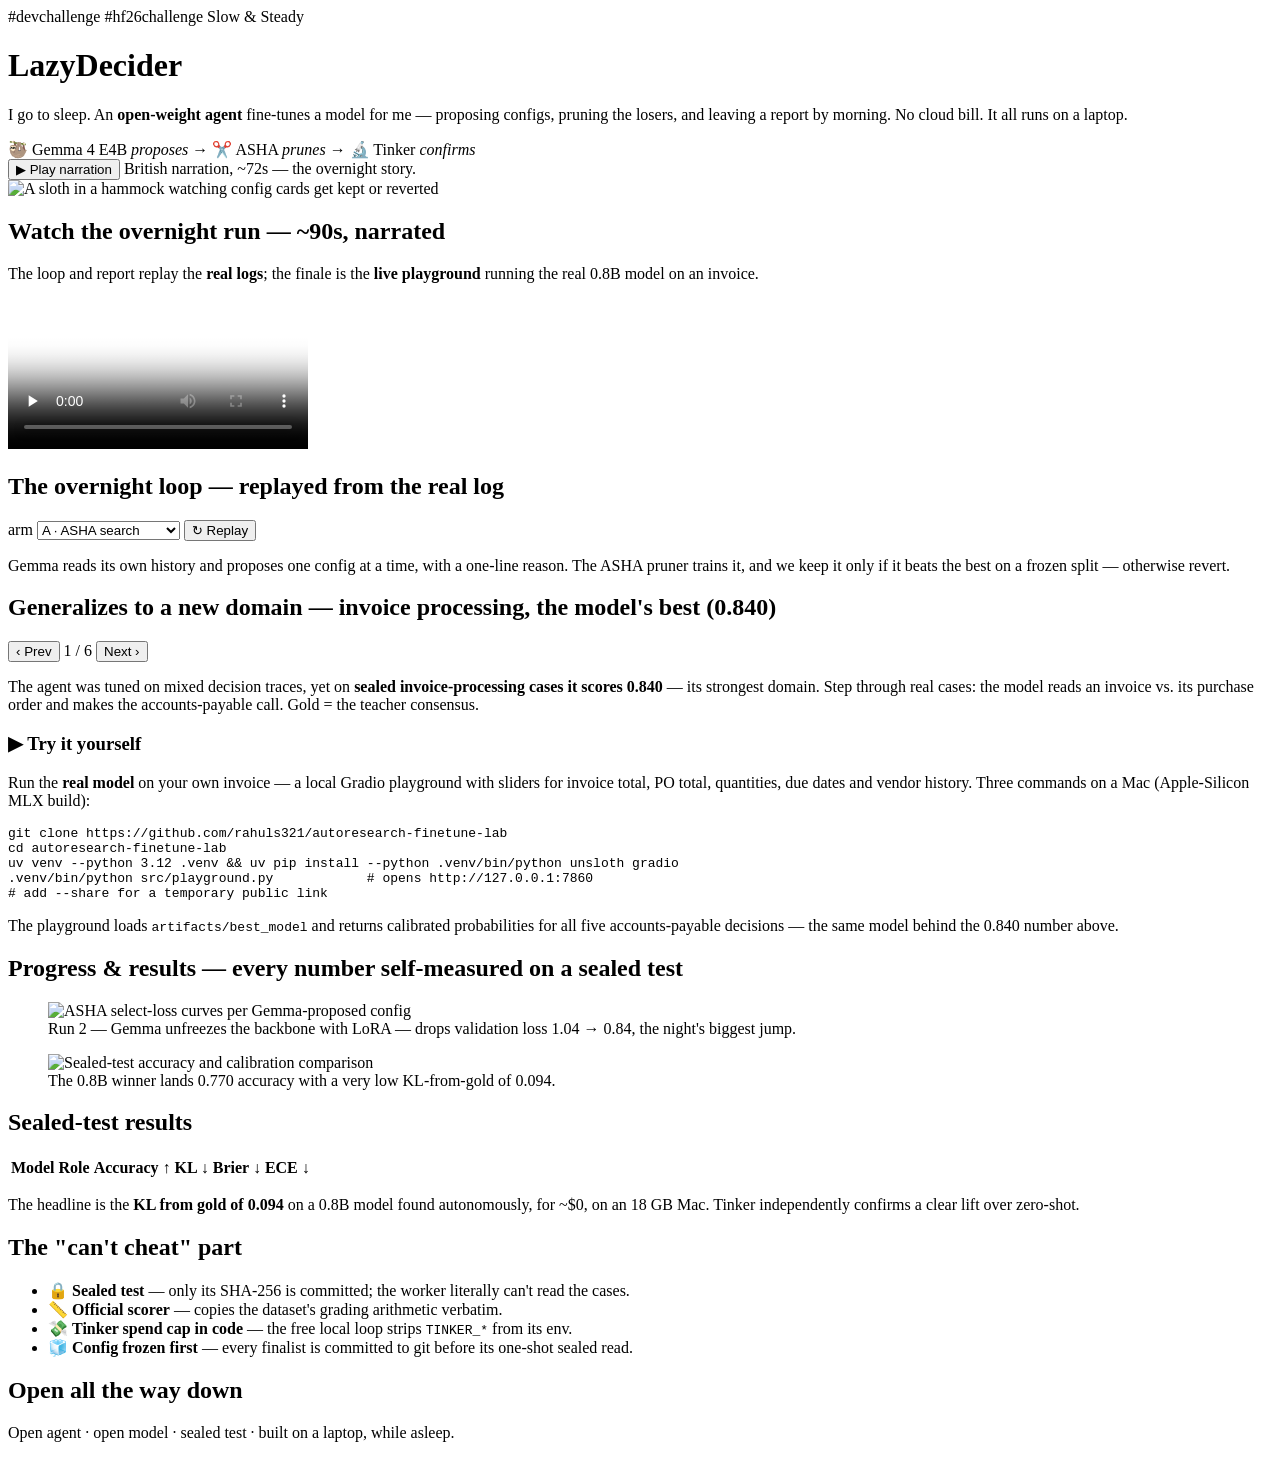
==== web/index.html @ d142ea98 "chore: point GitHub repo URLs at rahuls321/autoresearch-finetune-lab Update the project repo links i" ====
<!DOCTYPE html>
<html lang="en">
<head>
  <meta charset="UTF-8" />
  <meta name="viewport" content="width=device-width, initial-scale=1.0" />
  <title>LazyDecider — an open-weight agent fine-tunes a model while you sleep</title>
  <meta name="description" content="LazyDecider: a local Gemma 4 E4B agent proposes fine-tuning configs overnight, an ASHA loop prunes the losers, and a Tinker run confirms the winner. Calibration-per-dollar, on a laptop." />
  <link rel="stylesheet" href="style.css" />
</head>
<body>
  <!-- ===== Hero ===== -->
  <header class="hero">
    <div class="hero-text">
      <div class="badges">
        <span class="badge">#devchallenge</span>
        <span class="badge">#hf26challenge</span>
        <span class="badge badge-accent">Slow &amp; Steady</span>
      </div>
      <h1>Lazy<span class="accent">Decider</span></h1>
      <p class="tagline">
        I go to sleep. An <strong>open-weight agent</strong> fine-tunes a model for me —
        proposing configs, pruning the losers, and leaving a report by morning.
        No cloud bill. It all runs on a laptop.
      </p>
      <div class="pipeline">
        <span class="step">🦥 Gemma 4 E4B <em>proposes</em></span>
        <span class="arrow">→</span>
        <span class="step">✂️ ASHA <em>prunes</em></span>
        <span class="arrow">→</span>
        <span class="step">🔬 Tinker <em>confirms</em></span>
      </div>
      <div class="player">
        <button id="playBtn" class="play-btn" aria-label="Play narration">▶ Play narration</button>
        <span class="player-note">British narration, ~72s — the overnight story.</span>
        <audio id="narration" src="assets/narration.mp3" preload="none"></audio>
      </div>
    </div>
    <div class="hero-img">
      <img src="assets/lazydecider_cover.png" alt="A sloth in a hammock watching config cards get kept or reverted" />
    </div>
  </header>

  <!-- ===== Demo video ===== -->
  <section class="panel demo-video">
    <h2>Watch the overnight run <span class="sub">— ~90s, narrated</span></h2>
    <p class="hint">The loop and report replay the <strong>real logs</strong>; the finale is the
      <strong>live playground</strong> running the real 0.8B model on an invoice.</p>
    <video controls preload="none" poster="assets/demo_poster.png" playsinline>
      <source src="assets/lazydecider_demo.mp4" type="video/mp4" />
      Your browser can't play embedded video —
      <a href="assets/lazydecider_demo.mp4">download the demo (MP4)</a>.
    </video>
  </section>

  <!-- ===== Headline stats ===== -->
  <section class="stats" id="stats"></section>

  <!-- ===== Overnight replay ===== -->
  <section class="panel">
    <div class="panel-head">
      <h2>The overnight loop <span class="sub">— replayed from the real log</span></h2>
      <div class="controls">
        <label>arm
          <select id="armSelect">
            <option value="armA">A · ASHA search</option>
            <option value="armB">B · head-only sweep</option>
          </select>
        </label>
        <button id="replayBtn" class="ghost-btn">↻ Replay</button>
      </div>
    </div>
    <p class="hint">Gemma reads its own history and proposes one config at a time, with a one-line reason.
      The ASHA pruner trains it, and we <span class="keep">keep</span> it only if it beats the best on a
      frozen split — otherwise <span class="revert">revert</span>.</p>
    <div id="runs" class="runs"></div>
  </section>

  <!-- ===== Generalization: invoice domain ===== -->
  <section class="panel" id="generalize">
    <div class="panel-head">
      <h2>Generalizes to a new domain <span class="sub">— invoice processing, the model's best (0.840)</span></h2>
      <div class="controls">
        <button id="prevCase" class="ghost-btn">‹ Prev</button>
        <span id="caseCounter" class="case-counter">1 / 6</span>
        <button id="nextCase" class="ghost-btn">Next ›</button>
      </div>
    </div>
    <p class="hint">The agent was tuned on mixed decision traces, yet on <strong>sealed invoice-processing
      cases it scores 0.840</strong> — its strongest domain. Step through real cases: the model reads an
      invoice vs. its purchase order and makes the accounts-payable call. Gold = the teacher consensus.</p>
    <div id="caseCard" class="case-card"></div>

    <div class="try-it">
      <h3>▶ Try it yourself</h3>
      <p>Run the <strong>real model</strong> on your own invoice — a local Gradio playground with sliders
        for invoice total, PO total, quantities, due dates and vendor history. Three commands on a Mac
        (Apple-Silicon MLX build):</p>
      <pre><code>git clone https://github.com/rahuls321/autoresearch-finetune-lab
cd autoresearch-finetune-lab
uv venv --python 3.12 .venv &amp;&amp; uv pip install --python .venv/bin/python unsloth gradio
.venv/bin/python src/playground.py            # opens http://127.0.0.1:7860
# add --share for a temporary public link</code></pre>
      <p class="hint">The playground loads <code>artifacts/best_model</code> and returns calibrated
        probabilities for all five accounts-payable decisions — the same model behind the 0.840 number above.</p>
    </div>
  </section>

  <!-- ===== Charts ===== -->
  <section class="panel">
    <h2>Progress &amp; results <span class="sub">— every number self-measured on a sealed test</span></h2>
    <div class="charts">
      <figure>
        <img src="assets/gemma_learning_curves.png" alt="ASHA select-loss curves per Gemma-proposed config" />
        <figcaption>Run 2 — Gemma unfreezes the backbone with LoRA — drops validation loss 1.04 → 0.84, the night's biggest jump.</figcaption>
      </figure>
      <figure>
        <img src="assets/results_comparison.png" alt="Sealed-test accuracy and calibration comparison" />
        <figcaption>The 0.8B winner lands 0.770 accuracy with a very low KL-from-gold of 0.094.</figcaption>
      </figure>
    </div>
  </section>

  <!-- ===== Results table ===== -->
  <section class="panel">
    <h2>Sealed-test results</h2>
    <div class="table-wrap">
      <table id="resultsTable">
        <thead>
          <tr><th>Model</th><th>Role</th><th>Accuracy ↑</th><th>KL ↓</th><th>Brier ↓</th><th>ECE ↓</th></tr>
        </thead>
        <tbody></tbody>
      </table>
    </div>
    <p class="hint">The headline is the <strong>KL from gold of 0.094</strong> on a 0.8B model found
      autonomously, for ~$0, on an 18 GB Mac. Tinker independently confirms a clear lift over zero-shot.</p>
  </section>

  <!-- ===== Guardrails ===== -->
  <section class="panel guardrails">
    <h2>The "can't cheat" part</h2>
    <ul>
      <li>🔒 <strong>Sealed test</strong> — only its SHA-256 is committed; the worker literally can't read the cases.</li>
      <li>📏 <strong>Official scorer</strong> — copies the dataset's grading arithmetic verbatim.</li>
      <li>💸 <strong>Tinker spend cap in code</strong> — the free local loop strips <code>TINKER_*</code> from its env.</li>
      <li>🧊 <strong>Config frozen first</strong> — every finalist is committed to git before its one-shot sealed read.</li>
    </ul>
  </section>

  <!-- ===== Links ===== -->
  <footer class="links" id="links">
    <h2>Open all the way down</h2>
    <div class="link-row"></div>
    <p class="made">Open agent · open model · sealed test · built on a laptop, while asleep.</p>
  </footer>

  <script src="data.js"></script>
  <script src="samples.js"></script>
  <script src="app.js"></script>
</body>
</html>
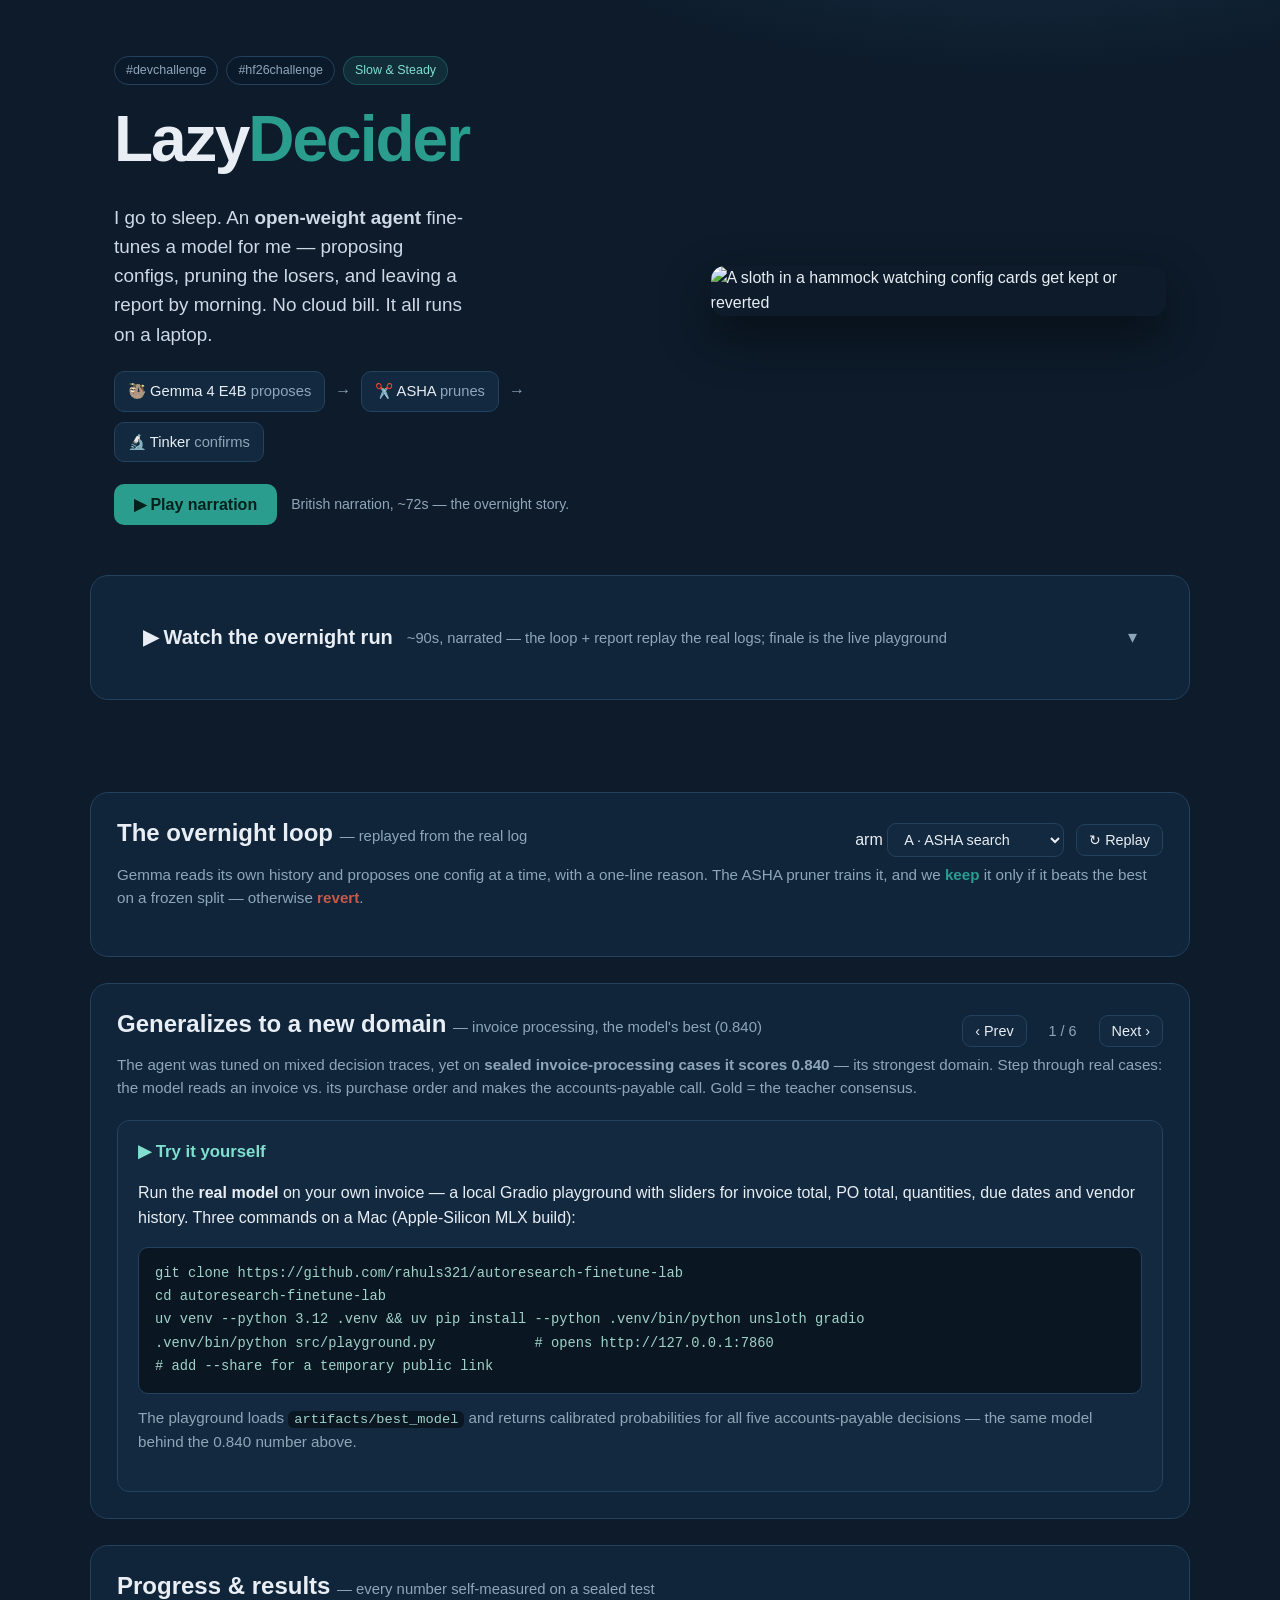
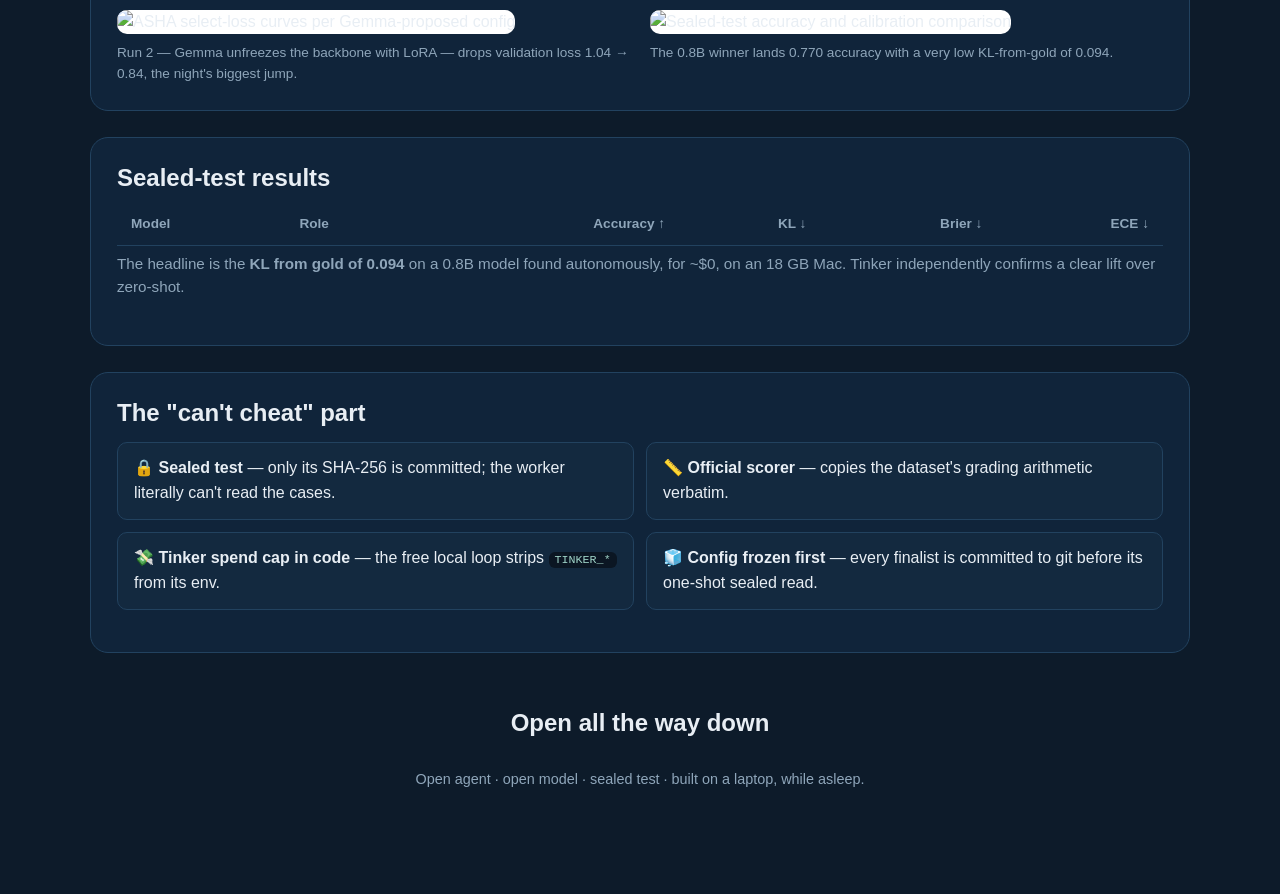
==== commit ca5f7783: "feat(web): collapse the demo video into a click-to-expand disclosure The embedded player visually du" ====
--- a/web/index.html
+++ b/web/index.html
@@ -40,16 +40,20 @@
     </div>
   </header>
 
-  <!-- ===== Demo video ===== -->
+  <!-- ===== Demo video (collapsed by default) ===== -->
   <section class="panel demo-video">
-    <h2>Watch the overnight run <span class="sub">— ~90s, narrated</span></h2>
-    <p class="hint">The loop and report replay the <strong>real logs</strong>; the finale is the
-      <strong>live playground</strong> running the real 0.8B model on an invoice.</p>
-    <video controls preload="none" poster="assets/demo_poster.png" playsinline>
-      <source src="assets/lazydecider_demo.mp4" type="video/mp4" />
-      Your browser can't play embedded video —
-      <a href="assets/lazydecider_demo.mp4">download the demo (MP4)</a>.
-    </video>
+    <details class="video-disclosure">
+      <summary>
+        <span class="vd-title">▶ Watch the overnight run</span>
+        <span class="vd-note">~90s, narrated — the loop + report replay the real logs; finale is the live playground</span>
+        <span class="vd-chev" aria-hidden="true">▾</span>
+      </summary>
+      <video controls preload="none" poster="assets/demo_poster.png" playsinline>
+        <source src="assets/lazydecider_demo.mp4" type="video/mp4" />
+        Your browser can't play embedded video —
+        <a href="assets/lazydecider_demo.mp4">download the demo (MP4)</a>.
+      </video>
+    </details>
   </section>
 
   <!-- ===== Headline stats ===== -->
--- a/web/style.css
+++ b/web/style.css
@@ -0,0 +1,205 @@
+:root {
+  --bg: #0d1b2a;
+  --bg2: #10243a;
+  --panel: #13293f;
+  --ink: #e8eef4;
+  --dim: #8fa6ba;
+  --gemma: #2a6f97;
+  --tinker: #e76f51;
+  --winner: #2a9d8f;
+  --keep: #2a9d8f;
+  --revert: #c45b4a;
+  --line: #22425f;
+  --radius: 14px;
+}
+
+* { box-sizing: border-box; }
+html { scroll-behavior: smooth; }
+body {
+  margin: 0;
+  font-family: -apple-system, BlinkMacSystemFont, "Segoe UI", Roboto, Helvetica, Arial, sans-serif;
+  background: radial-gradient(1200px 600px at 80% -10%, #1b3a57 0%, var(--bg) 55%);
+  color: var(--ink);
+  line-height: 1.55;
+}
+h1, h2 { line-height: 1.15; margin: 0 0 .4em; }
+.accent { color: var(--winner); }
+.sub { color: var(--dim); font-weight: 400; font-size: .62em; }
+code { background: #0b1623; padding: 1px 6px; border-radius: 6px; color: #9fd3c7; font-size: .9em; }
+
+/* ---- Hero ---- */
+.hero {
+  display: grid; grid-template-columns: 1.1fr .9fr; gap: 40px;
+  align-items: center; max-width: 1100px; margin: 0 auto; padding: 56px 24px 24px;
+}
+.hero h1 { font-size: 4rem; letter-spacing: -2px; }
+.tagline { font-size: 1.18rem; color: #cddae6; max-width: 34ch; }
+.badges { display: flex; gap: 8px; margin-bottom: 18px; flex-wrap: wrap; }
+.badge {
+  font-size: .78rem; padding: 4px 11px; border-radius: 999px;
+  background: #0b1a2b; border: 1px solid var(--line); color: var(--dim);
+}
+.badge-accent { background: rgba(42,157,143,.15); color: #7fe0cf; border-color: #2a9d8f55; }
+.pipeline { display: flex; align-items: center; gap: 10px; flex-wrap: wrap; margin: 22px 0; }
+.pipeline .step {
+  background: var(--panel); border: 1px solid var(--line); padding: 8px 13px; border-radius: 10px; font-size: .92rem;
+}
+.pipeline .step em { color: var(--dim); font-style: normal; }
+.pipeline .arrow { color: var(--dim); }
+.hero-img img { width: 100%; border-radius: var(--radius); box-shadow: 0 20px 50px rgba(0,0,0,.45); display: block; }
+
+/* ---- Audio player ---- */
+.player { display: flex; align-items: center; gap: 14px; margin-top: 10px; flex-wrap: wrap; }
+.play-btn {
+  background: var(--winner); color: #04201b; border: none; padding: 11px 20px;
+  border-radius: 10px; font-weight: 700; font-size: 1rem; cursor: pointer; transition: transform .1s, filter .15s;
+}
+.play-btn:hover { filter: brightness(1.08); }
+.play-btn:active { transform: scale(.97); }
+.play-btn.playing { background: var(--tinker); color: #2a0e06; }
+.player-note { color: var(--dim); font-size: .88rem; }
+
+/* ---- Stats ---- */
+.stats {
+  display: grid; grid-template-columns: repeat(4, 1fr); gap: 16px;
+  max-width: 1100px; margin: 10px auto 0; padding: 20px 24px;
+}
+.stat {
+  background: var(--panel); border: 1px solid var(--line); border-radius: var(--radius); padding: 18px 20px;
+}
+.stat .num { font-size: 2rem; font-weight: 800; }
+.stat .lbl { color: var(--dim); font-size: .85rem; }
+.stat.win .num { color: var(--winner); }
+
+/* ---- Demo video (collapsible) ---- */
+.demo-video { padding: 0; overflow: hidden; }
+.video-disclosure > summary {
+  list-style: none; cursor: pointer; display: flex; align-items: center; gap: 14px;
+  padding: 20px 26px; user-select: none;
+}
+.video-disclosure > summary::-webkit-details-marker { display: none; }
+.video-disclosure > summary:hover { background: rgba(42,157,143,.06); }
+.vd-title { font-size: 1.25rem; font-weight: 700; color: var(--ink); white-space: nowrap; }
+.vd-note { color: var(--dim); font-size: .92rem; flex: 1; min-width: 0; }
+.vd-chev { color: var(--dim); font-size: 1.1rem; transition: transform .2s; }
+.video-disclosure[open] > summary .vd-chev { transform: rotate(180deg); }
+.demo-video video {
+  width: 100%; border: 0; border-top: 1px solid var(--line);
+  background: #000; display: block;
+}
+.demo-video .video-disclosure[open] video { border-radius: 0 0 18px 18px; }
+.demo-video a { color: #9fd3c7; }
+@media (max-width: 680px) { .vd-note { display: none; } }
+
+/* ---- Panels ---- */
+.panel { max-width: 1100px; margin: 26px auto; padding: 26px; background: var(--bg2);
+  border: 1px solid var(--line); border-radius: 18px; }
+.panel h2 { font-size: 1.5rem; }
+.panel-head { display: flex; justify-content: space-between; align-items: flex-end; gap: 16px; flex-wrap: wrap; }
+.hint { color: var(--dim); font-size: .95rem; margin: 6px 0 20px; }
+.keep { color: var(--keep); font-weight: 700; }
+.revert { color: var(--revert); font-weight: 700; }
+.controls { display: flex; gap: 12px; align-items: center; }
+.controls select, .ghost-btn {
+  background: var(--panel); color: var(--ink); border: 1px solid var(--line);
+  padding: 7px 12px; border-radius: 9px; font-size: .9rem; cursor: pointer;
+}
+.ghost-btn:hover { border-color: var(--winner); }
+
+/* ---- Runs ---- */
+.runs { display: grid; gap: 14px; }
+.run {
+  border: 1px solid var(--line); border-left: 4px solid var(--dim); border-radius: 12px;
+  padding: 16px 18px; background: var(--panel);
+  opacity: 0; transform: translateY(10px); animation: rise .45s forwards;
+}
+.run.keep-run { border-left-color: var(--keep); }
+.run.revert-run { border-left-color: var(--revert); }
+@keyframes rise { to { opacity: 1; transform: none; } }
+.run-head { display: flex; justify-content: space-between; align-items: center; gap: 12px; margin-bottom: 8px; }
+.run-title { font-weight: 700; }
+.decision { font-size: .8rem; padding: 3px 10px; border-radius: 999px; font-weight: 700; }
+.decision.keep { background: rgba(42,157,143,.16); color: #7fe0cf; }
+.decision.revert { background: rgba(196,91,74,.16); color: #f0a595; }
+.reason { color: #cddae6; font-style: italic; margin: 6px 0 10px; }
+.cfg { display: flex; flex-wrap: wrap; gap: 6px; margin-bottom: 8px; }
+.chip { font-size: .76rem; background: #0b1a2b; border: 1px solid var(--line); padding: 3px 9px; border-radius: 7px; color: var(--dim); }
+.loss { font-size: .9rem; color: var(--dim); }
+.loss b { color: var(--ink); }
+
+/* ---- Generalization case stepper ---- */
+.case-counter { color: var(--dim); font-size: .9rem; min-width: 48px; text-align: center; display: inline-block; }
+.case-card { margin-top: 8px; }
+.case-grid { display: grid; grid-template-columns: .85fr 1.15fr; gap: 20px; }
+.case-scenario, .case-decisions { background: var(--panel); border: 1px solid var(--line); border-radius: 12px; padding: 18px 20px; }
+.case-scenario h3, .case-decisions h3 { font-size: 1.05rem; margin: 0 0 12px; }
+.case-tag { display: inline-block; font-size: .72rem; color: #7fe0cf; background: rgba(42,157,143,.14);
+  border: 1px solid #2a9d8f55; padding: 2px 9px; border-radius: 999px; margin-bottom: 10px; }
+.facts { display: grid; gap: 7px; }
+.fact { display: flex; justify-content: space-between; gap: 12px; font-size: .9rem; border-bottom: 1px dashed var(--line); padding-bottom: 6px; }
+.fact .fk { color: var(--dim); }
+.fact .fv { font-weight: 600; text-align: right; }
+.vs { color: var(--dim); font-weight: 400; font-size: .8rem; }
+.score-pill { float: right; font-size: .78rem; font-weight: 700; padding: 3px 10px; border-radius: 999px;
+  background: rgba(231,111,81,.16); color: #f0a595; }
+.score-pill.perfect { background: rgba(42,157,143,.18); color: #7fe0cf; }
+.dtable { width: 100%; border-collapse: collapse; font-size: .9rem; }
+.dtable th { text-align: left; color: var(--dim); font-weight: 600; font-size: .78rem; padding: 6px 8px; border-bottom: 1px solid var(--line); }
+.dtable td { padding: 9px 8px; border-bottom: 1px solid var(--line); }
+.dtable .d-label { color: #cddae6; }
+.dtable .d-pred { font-weight: 600; }
+.dtable .d-conf { color: var(--dim); font-weight: 400; font-size: .82rem; }
+.dtable .d-gold { color: var(--dim); }
+.dtable .d-mark { text-align: center; font-weight: 800; }
+.dtable tr.d-ok .d-mark { color: var(--keep); }
+.dtable tr.d-miss .d-mark { color: var(--revert); }
+.dtable tr.d-miss td { background: rgba(196,91,74,.07); }
+
+/* ---- Try it yourself ---- */
+.try-it { margin-top: 20px; background: var(--panel); border: 1px solid var(--line);
+  border-radius: 12px; padding: 18px 20px; }
+.try-it h3 { margin: 0 0 8px; font-size: 1.05rem; color: #7fe0cf; }
+.try-it pre { background: #0b1623; border: 1px solid var(--line); border-radius: 10px;
+  padding: 14px 16px; overflow-x: auto; margin: 12px 0; }
+.try-it pre code { background: none; padding: 0; color: #9fd3c7; font-size: .86rem; line-height: 1.7; }
+
+/* ---- Charts ---- */
+.charts { display: grid; grid-template-columns: 1fr 1fr; gap: 20px; }
+.charts figure { margin: 0; }
+.charts img { width: 100%; border-radius: 10px; background: #fff; }
+.charts figcaption { color: var(--dim); font-size: .85rem; margin-top: 8px; }
+
+/* ---- Table ---- */
+.table-wrap { overflow-x: auto; }
+table { width: 100%; border-collapse: collapse; font-size: .95rem; }
+th, td { padding: 11px 14px; text-align: right; border-bottom: 1px solid var(--line); }
+th:first-child, td:first-child, th:nth-child(2), td:nth-child(2) { text-align: left; }
+thead th { color: var(--dim); font-weight: 600; font-size: .85rem; }
+tr.winner-row td { background: rgba(42,157,143,.1); font-weight: 700; }
+tr.tinker-row td:first-child { color: #f0a595; }
+.role { color: var(--dim); font-size: .85rem; }
+
+/* ---- Guardrails ---- */
+.guardrails ul { list-style: none; padding: 0; display: grid; grid-template-columns: 1fr 1fr; gap: 12px; }
+.guardrails li { background: var(--panel); border: 1px solid var(--line); border-radius: 10px; padding: 13px 16px; }
+
+/* ---- Footer links ---- */
+.links { max-width: 1100px; margin: 26px auto 60px; padding: 30px 26px; text-align: center; }
+.link-row { display: flex; gap: 14px; justify-content: center; flex-wrap: wrap; margin: 16px 0; }
+.link-row a {
+  background: var(--panel); border: 1px solid var(--line); color: var(--ink); text-decoration: none;
+  padding: 12px 20px; border-radius: 11px; font-weight: 600; transition: border-color .15s, transform .1s;
+}
+.link-row a:hover { border-color: var(--winner); transform: translateY(-2px); }
+.made { color: var(--dim); font-size: .9rem; margin-top: 10px; }
+
+/* ---- Responsive ---- */
+@media (max-width: 860px) {
+  .hero { grid-template-columns: 1fr; padding-top: 36px; }
+  .hero h1 { font-size: 3rem; }
+  .hero-img { order: -1; }
+  .stats { grid-template-columns: 1fr 1fr; }
+  .charts { grid-template-columns: 1fr; }
+  .guardrails ul { grid-template-columns: 1fr; }
+  .case-grid { grid-template-columns: 1fr; }
+}
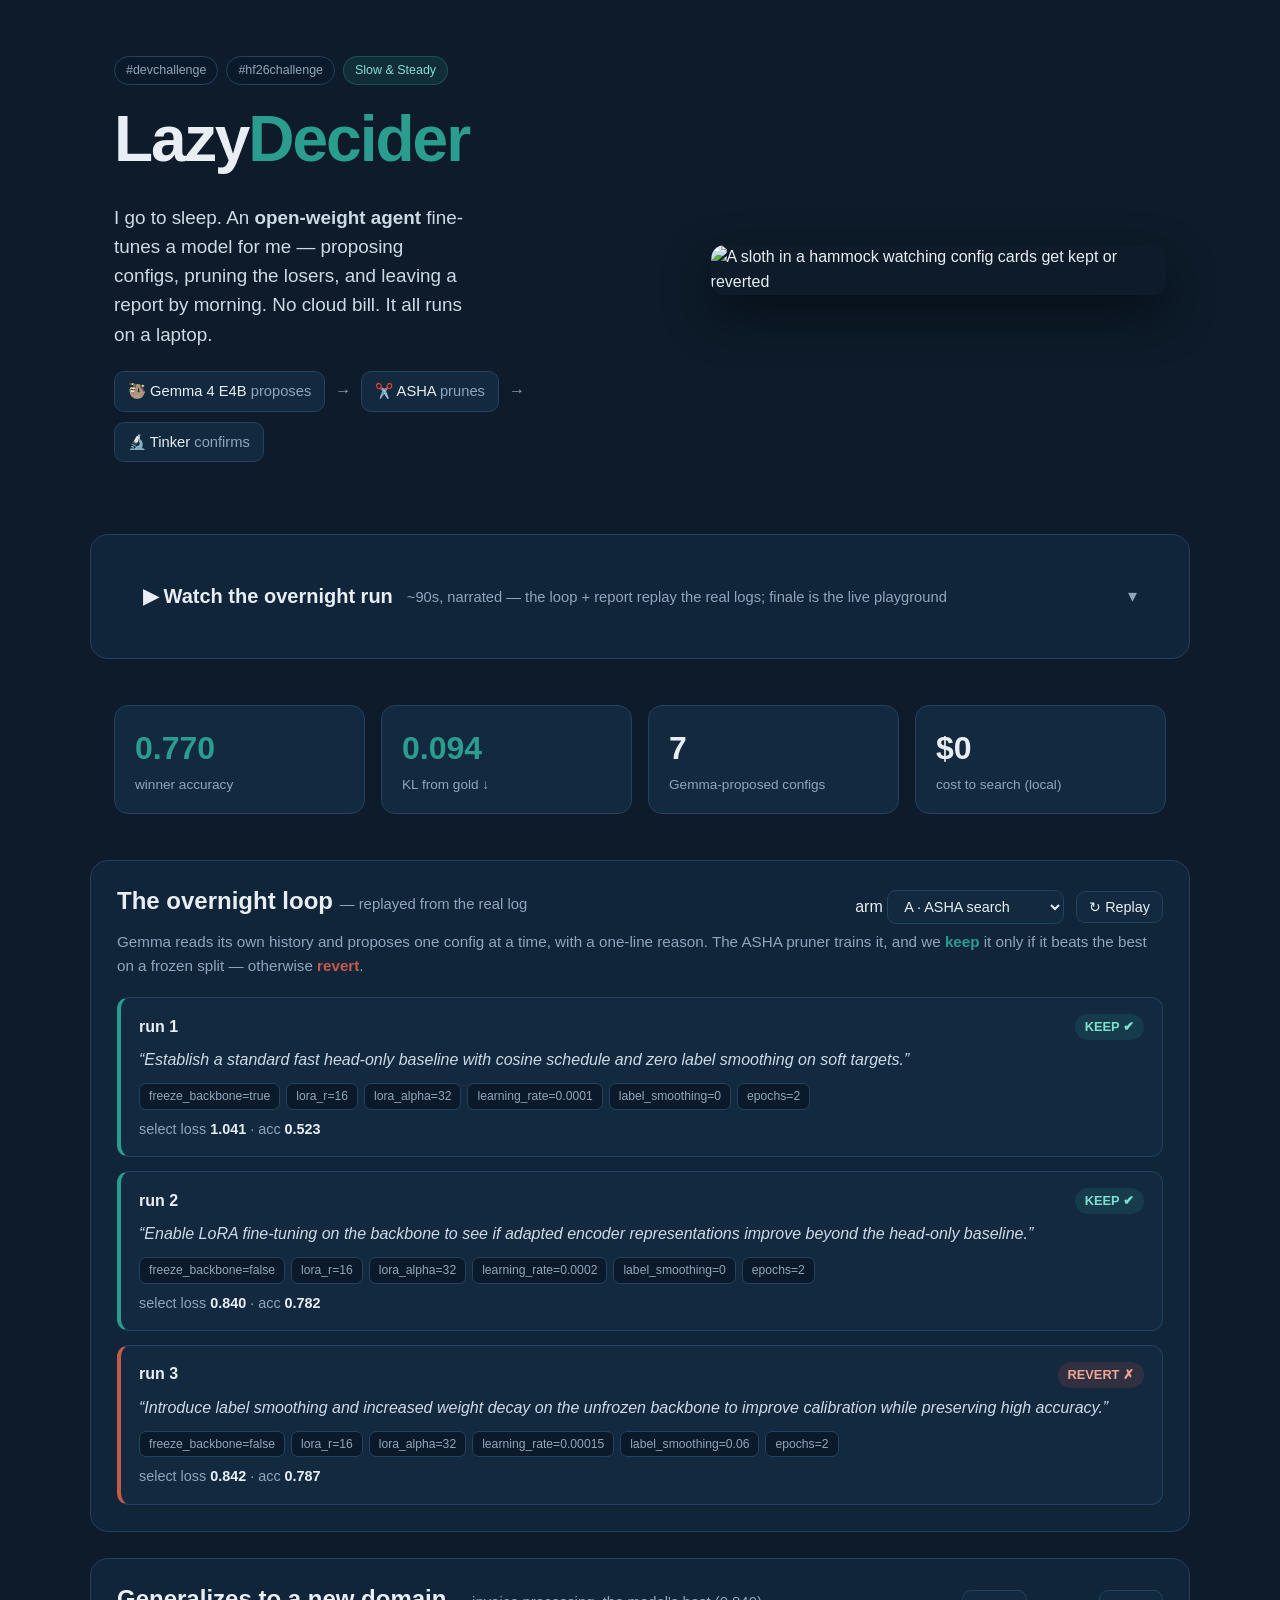
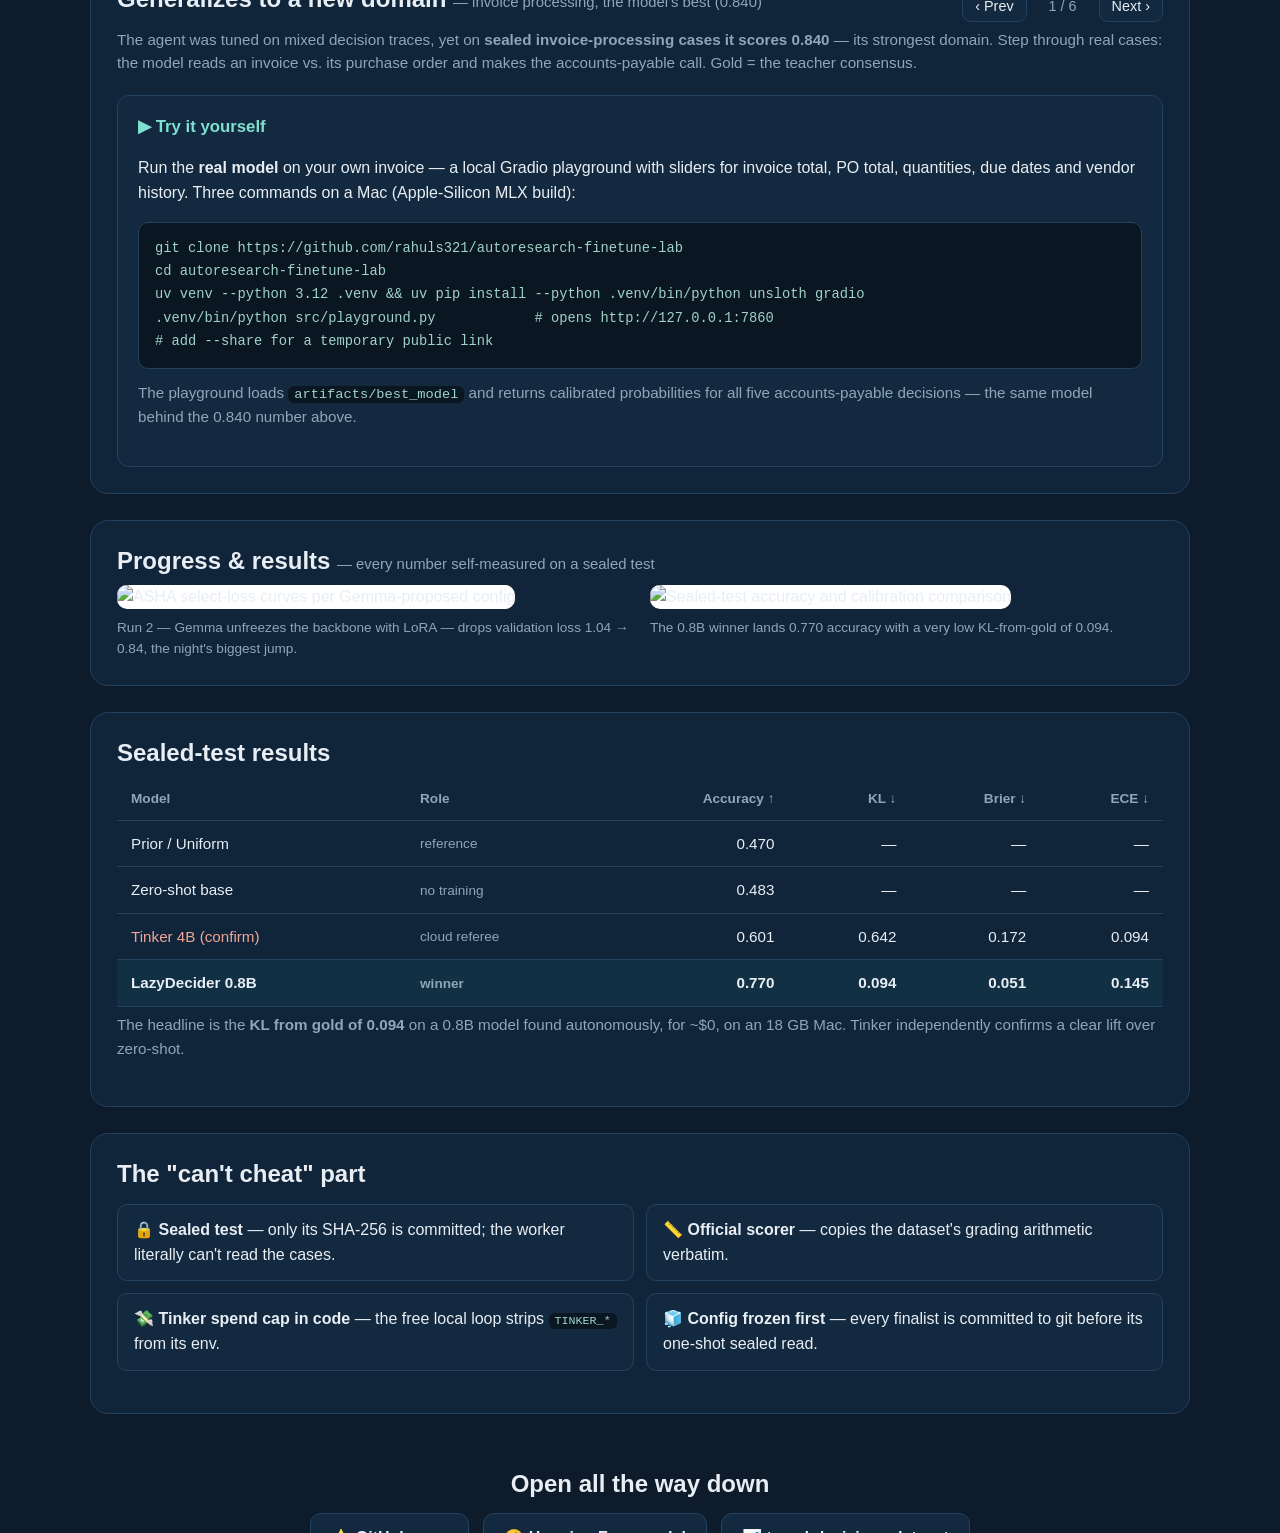
==== commit f8f89503: "feat(web): remove redundant hero narration player The standalone 'Play narration' button duplicated " ====
--- a/web/index.html
+++ b/web/index.html
@@ -28,11 +28,6 @@
         <span class="step">✂️ ASHA <em>prunes</em></span>
         <span class="arrow">→</span>
         <span class="step">🔬 Tinker <em>confirms</em></span>
-      </div>
-      <div class="player">
-        <button id="playBtn" class="play-btn" aria-label="Play narration">▶ Play narration</button>
-        <span class="player-note">British narration, ~72s — the overnight story.</span>
-        <audio id="narration" src="assets/narration.mp3" preload="none"></audio>
       </div>
     </div>
     <div class="hero-img">
--- a/web/style.css
+++ b/web/style.css
@@ -47,17 +47,6 @@
 .pipeline .step em { color: var(--dim); font-style: normal; }
 .pipeline .arrow { color: var(--dim); }
 .hero-img img { width: 100%; border-radius: var(--radius); box-shadow: 0 20px 50px rgba(0,0,0,.45); display: block; }
-
-/* ---- Audio player ---- */
-.player { display: flex; align-items: center; gap: 14px; margin-top: 10px; flex-wrap: wrap; }
-.play-btn {
-  background: var(--winner); color: #04201b; border: none; padding: 11px 20px;
-  border-radius: 10px; font-weight: 700; font-size: 1rem; cursor: pointer; transition: transform .1s, filter .15s;
-}
-.play-btn:hover { filter: brightness(1.08); }
-.play-btn:active { transform: scale(.97); }
-.play-btn.playing { background: var(--tinker); color: #2a0e06; }
-.player-note { color: var(--dim); font-size: .88rem; }
 
 /* ---- Stats ---- */
 .stats {
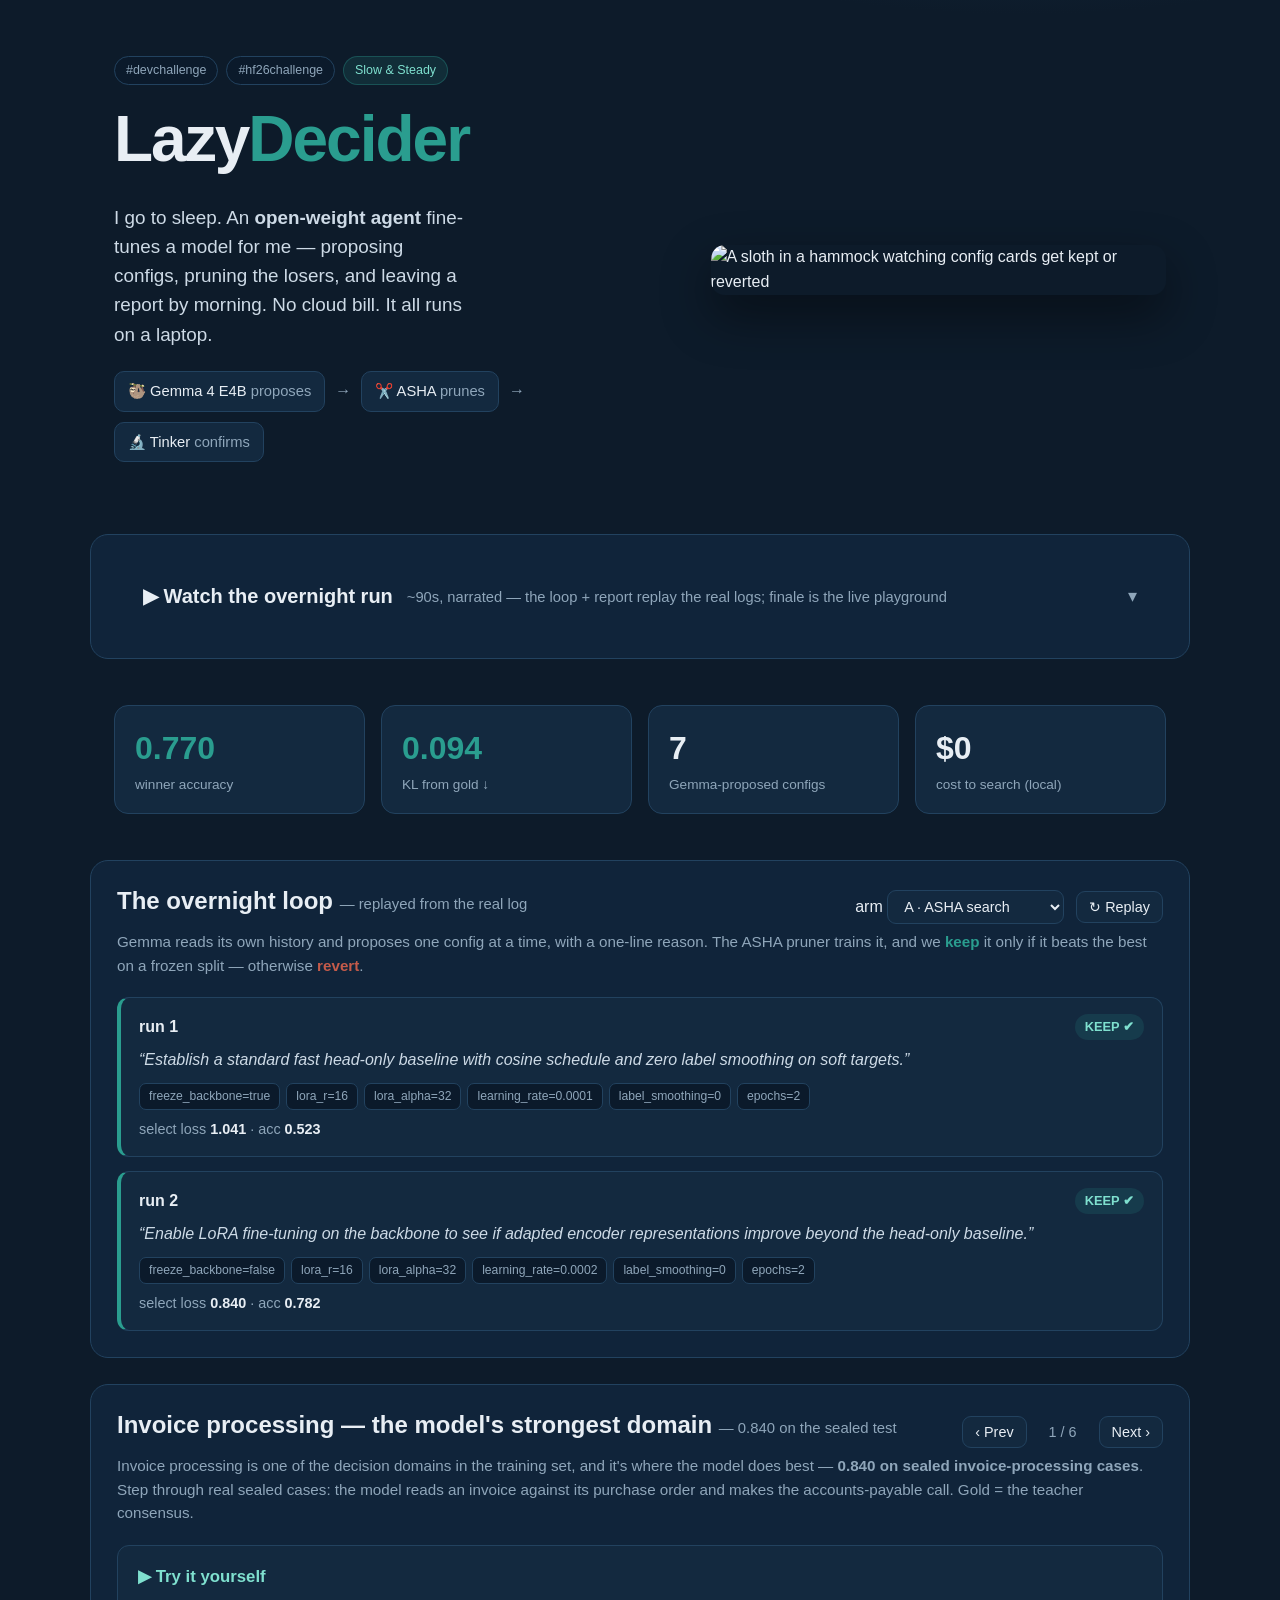
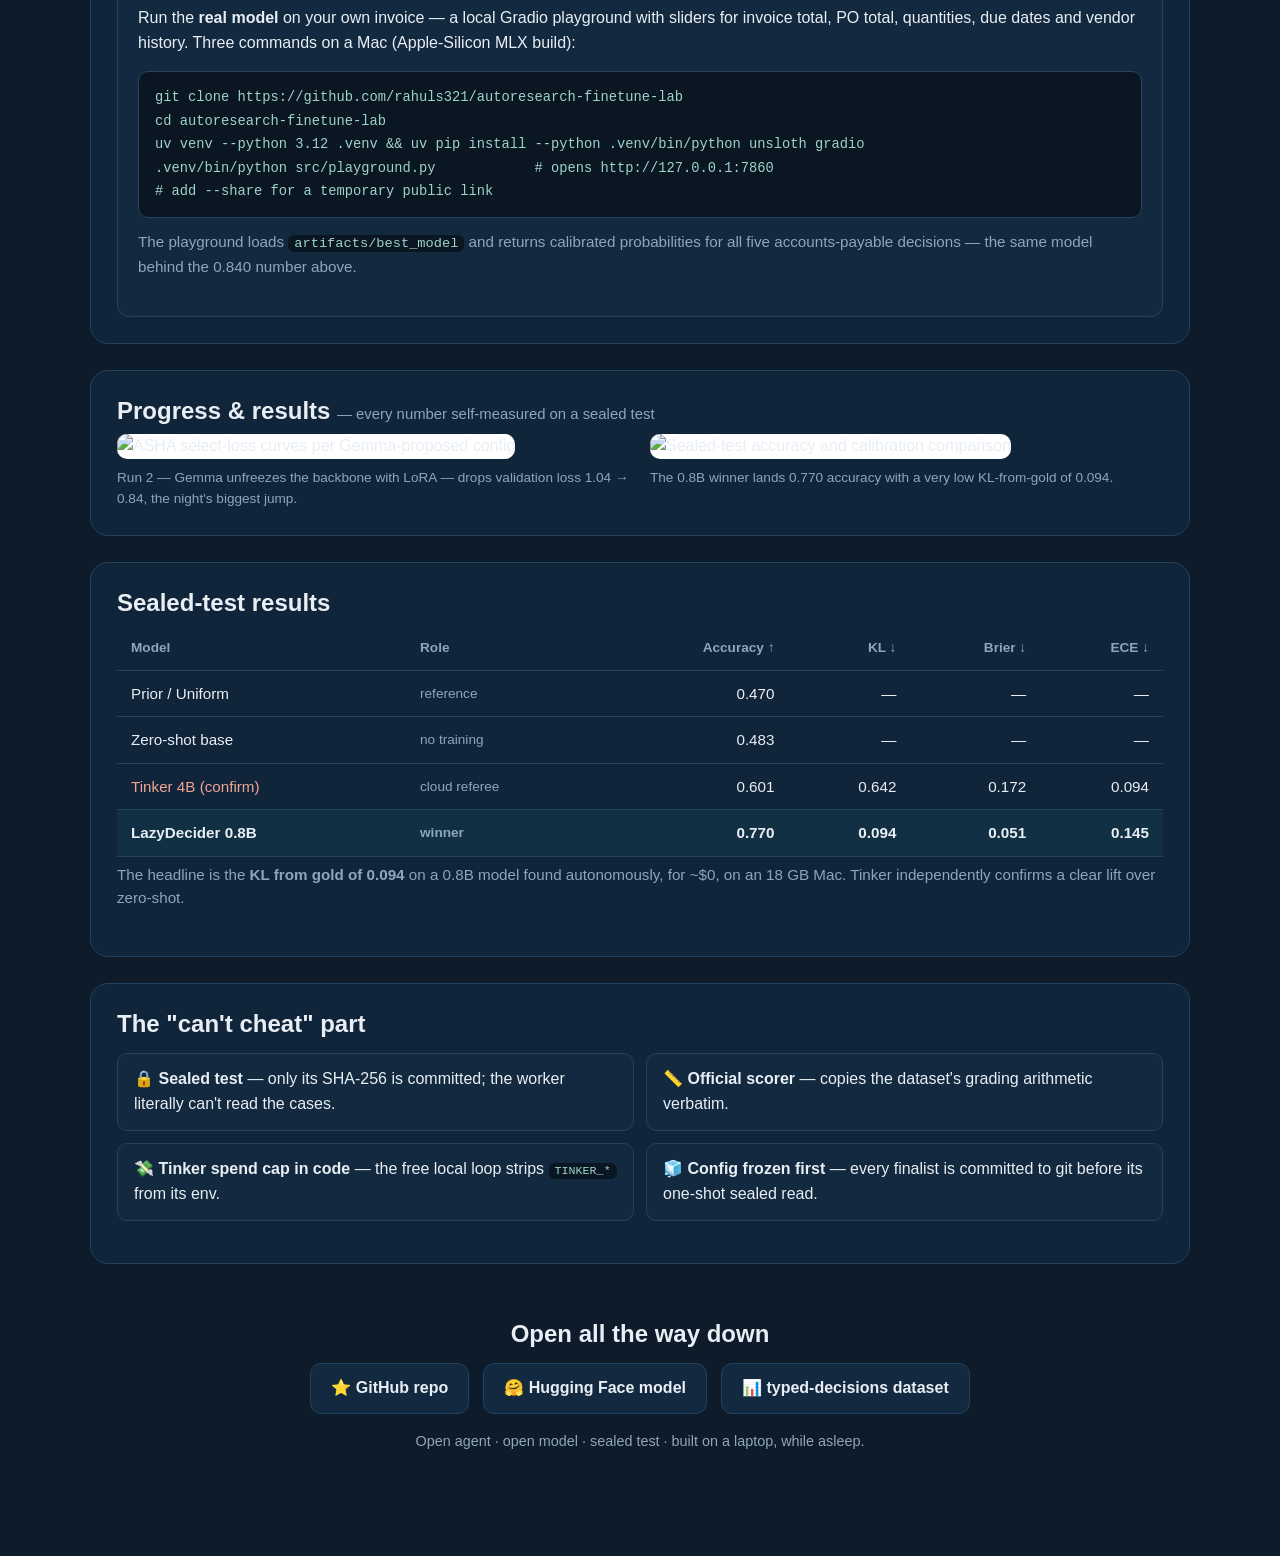
==== commit 8b538819: "fix(web,post): reframe invoice section as a trained domain, not new-domain generalization Invoice pr" ====
--- a/web/index.html
+++ b/web/index.html
@@ -74,19 +74,20 @@
     <div id="runs" class="runs"></div>
   </section>
 
-  <!-- ===== Generalization: invoice domain ===== -->
+  <!-- ===== Invoice domain: strongest sealed-test result ===== -->
   <section class="panel" id="generalize">
     <div class="panel-head">
-      <h2>Generalizes to a new domain <span class="sub">— invoice processing, the model's best (0.840)</span></h2>
+      <h2>Invoice processing — the model's strongest domain <span class="sub">— 0.840 on the sealed test</span></h2>
       <div class="controls">
         <button id="prevCase" class="ghost-btn">‹ Prev</button>
         <span id="caseCounter" class="case-counter">1 / 6</span>
         <button id="nextCase" class="ghost-btn">Next ›</button>
       </div>
     </div>
-    <p class="hint">The agent was tuned on mixed decision traces, yet on <strong>sealed invoice-processing
-      cases it scores 0.840</strong> — its strongest domain. Step through real cases: the model reads an
-      invoice vs. its purchase order and makes the accounts-payable call. Gold = the teacher consensus.</p>
+    <p class="hint">Invoice processing is one of the decision domains in the training set, and it's where
+      the model does best — <strong>0.840 on sealed invoice-processing cases</strong>. Step through real
+      sealed cases: the model reads an invoice against its purchase order and makes the accounts-payable
+      call. Gold = the teacher consensus.</p>
     <div id="caseCard" class="case-card"></div>
 
     <div class="try-it">
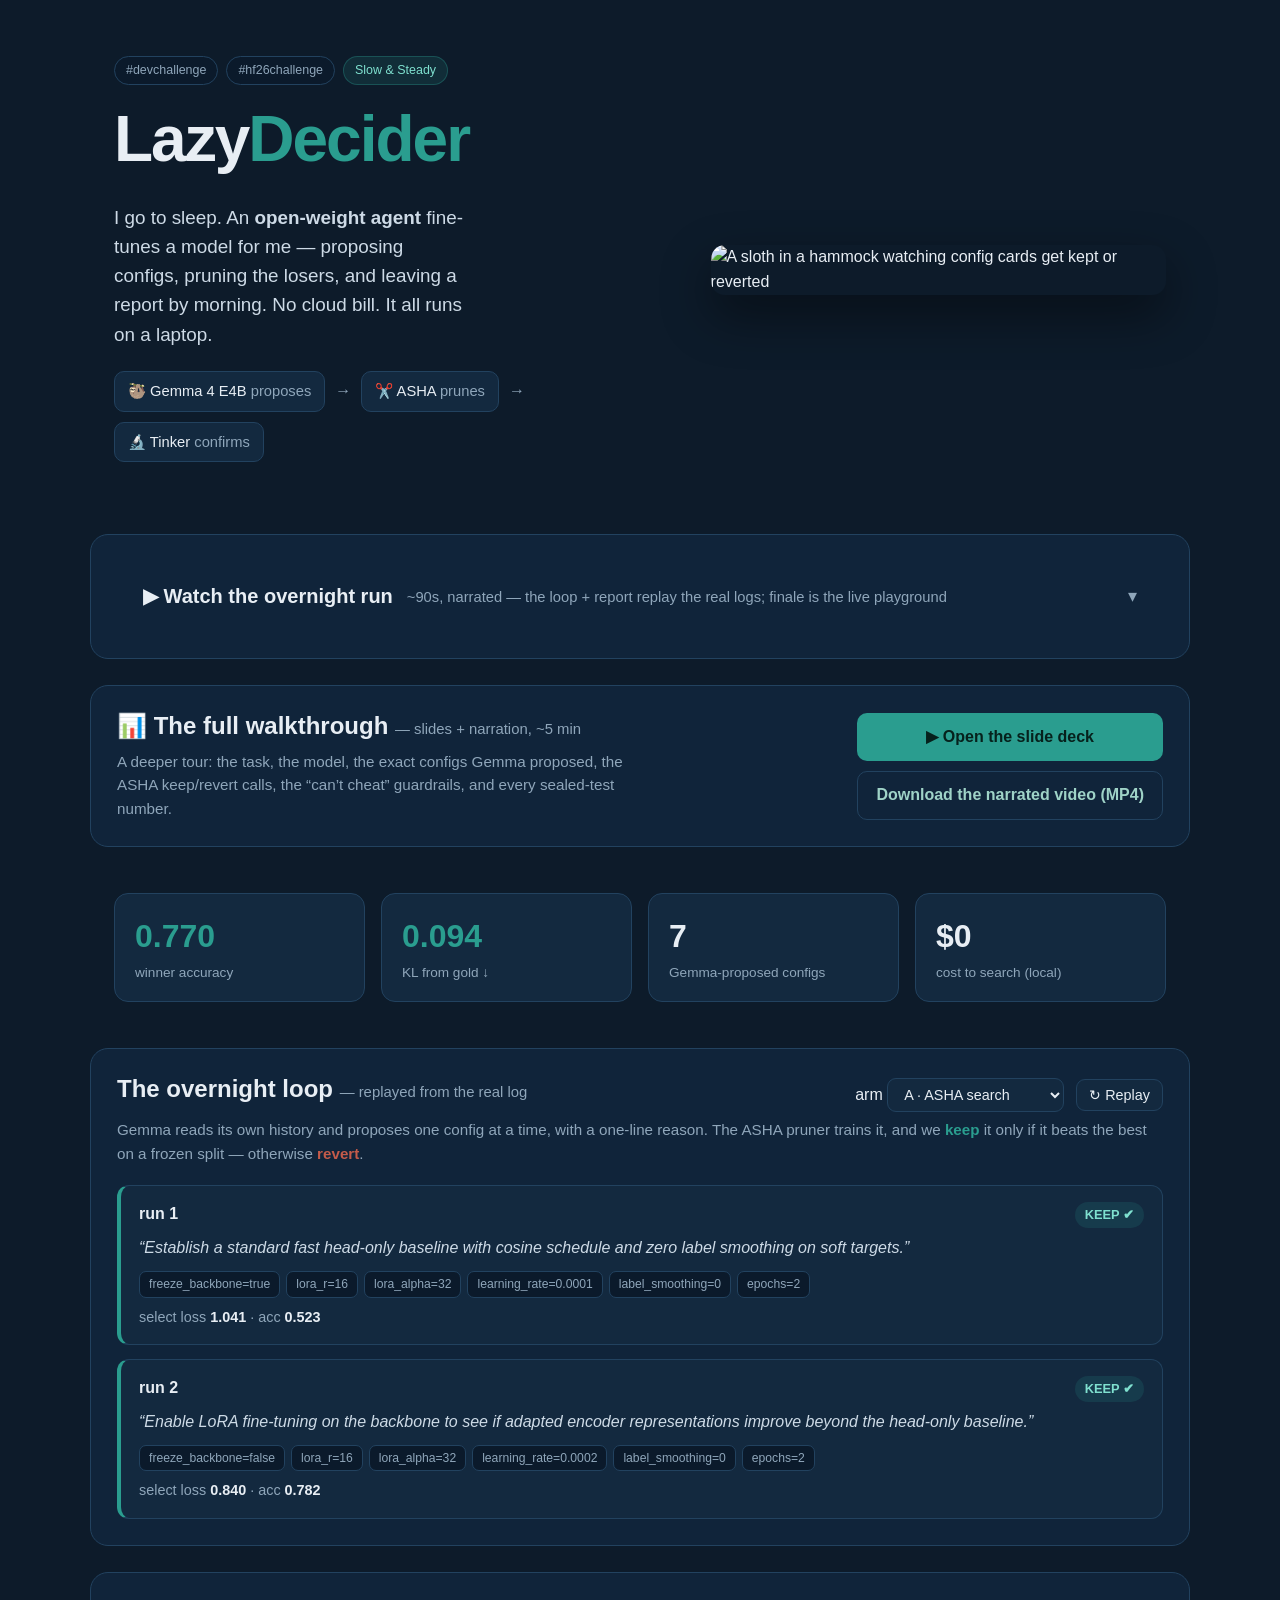
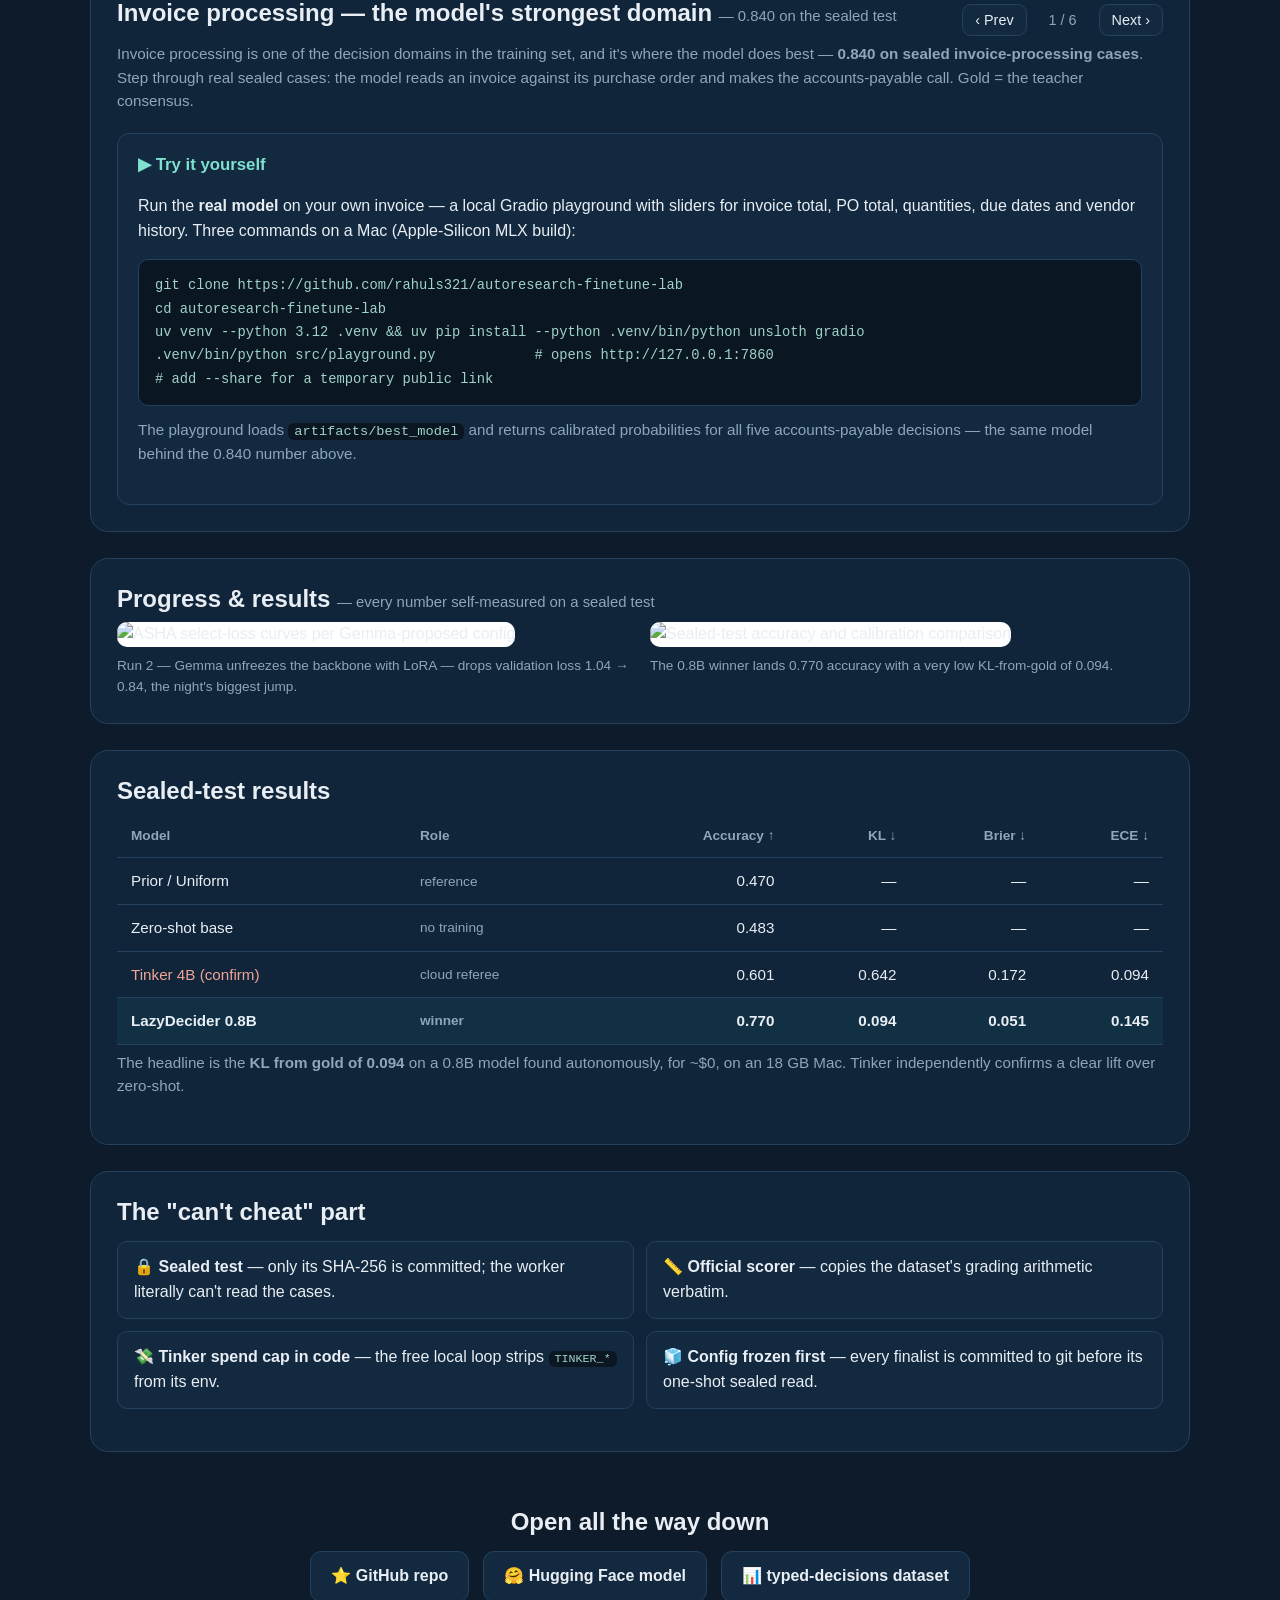
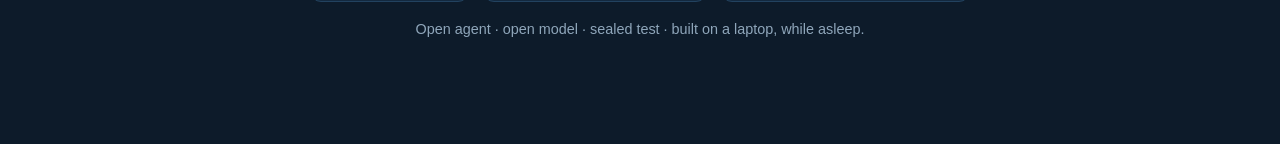
==== commit 024f0ff7: "feat(deck): narrated slide-deck walkthrough (build -> experiments -> results) Add a reveal.js slide " ====
--- a/web/index.html
+++ b/web/index.html
@@ -49,6 +49,19 @@
         <a href="assets/lazydecider_demo.mp4">download the demo (MP4)</a>.
       </video>
     </details>
+  </section>
+
+  <!-- ===== Full walkthrough deck ===== -->
+  <section class="panel deck-cta">
+    <div class="deck-cta-text">
+      <h2>📊 The full walkthrough <span class="sub">— slides + narration, ~5 min</span></h2>
+      <p class="hint">A deeper tour: the task, the model, the exact configs Gemma proposed, the ASHA
+        keep/revert calls, the “can’t cheat” guardrails, and every sealed-test number.</p>
+    </div>
+    <div class="deck-cta-actions">
+      <a class="deck-btn" href="slides/">▶ Open the slide deck</a>
+      <a class="deck-btn ghost" href="assets/lazydecider_slides.mp4">Download the narrated video (MP4)</a>
+    </div>
   </section>
 
   <!-- ===== Headline stats ===== -->
--- a/web/style.css
+++ b/web/style.css
@@ -79,6 +79,20 @@
 .demo-video .video-disclosure[open] video { border-radius: 0 0 18px 18px; }
 .demo-video a { color: #9fd3c7; }
 @media (max-width: 680px) { .vd-note { display: none; } }
+
+/* ---- Deck CTA ---- */
+.deck-cta { display: flex; justify-content: space-between; align-items: center; gap: 24px; flex-wrap: wrap; }
+.deck-cta .hint { margin: 6px 0 0; max-width: 62ch; }
+.deck-cta-actions { display: flex; flex-direction: column; gap: 10px; min-width: 240px; }
+.deck-btn {
+  display: inline-block; text-align: center; text-decoration: none;
+  background: var(--winner); color: #06211c; font-weight: 700;
+  padding: 11px 18px; border-radius: 10px; border: 1px solid transparent;
+}
+.deck-btn:hover { filter: brightness(1.08); }
+.deck-btn.ghost { background: transparent; color: #9fd3c7; border-color: var(--line); font-weight: 600; }
+.deck-btn.ghost:hover { border-color: var(--winner); }
+@media (max-width: 680px) { .deck-cta-actions { width: 100%; } }
 
 /* ---- Panels ---- */
 .panel { max-width: 1100px; margin: 26px auto; padding: 26px; background: var(--bg2);
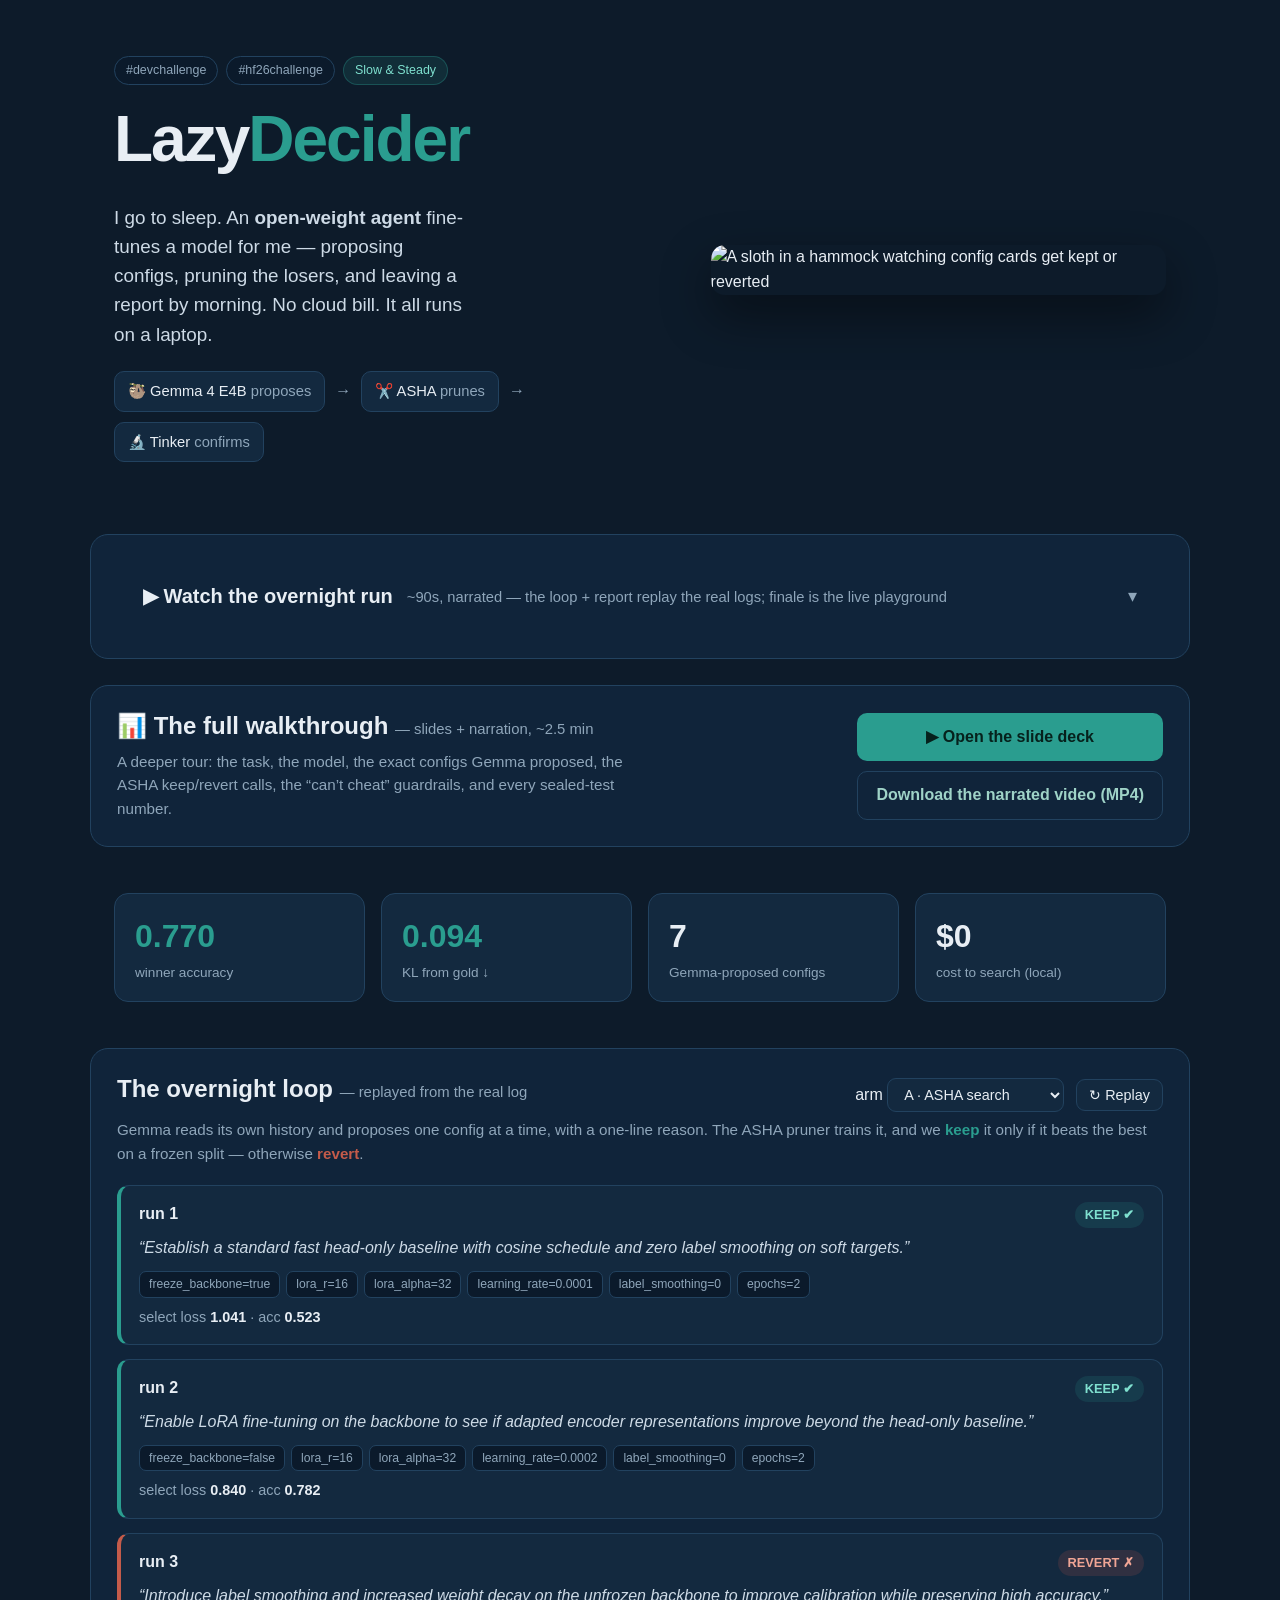
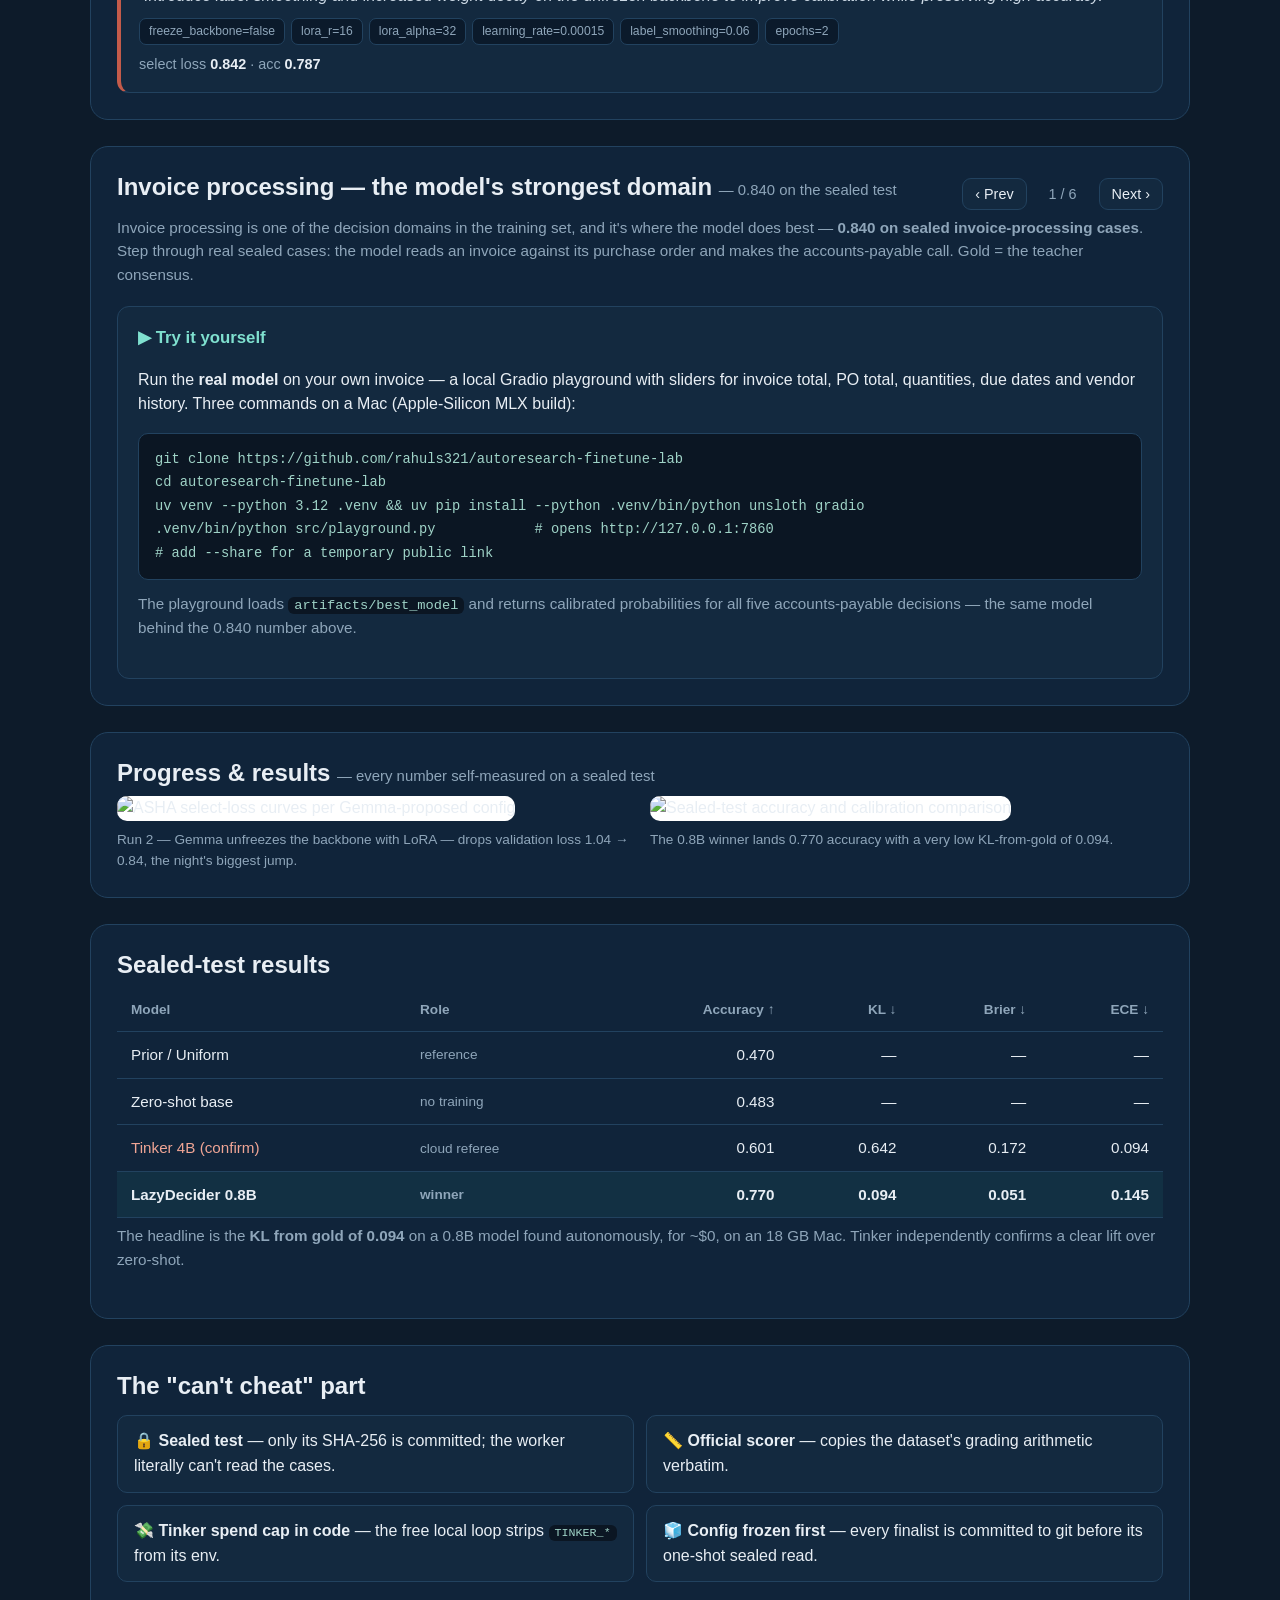
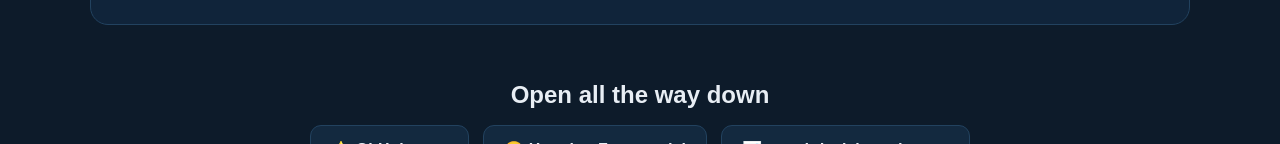
==== commit 67ff5755: "feat(deck): tighten narration to a human summary (4:45 -> 2:24) Rewrite the slide narration to summa" ====
--- a/web/index.html
+++ b/web/index.html
@@ -54,7 +54,7 @@
   <!-- ===== Full walkthrough deck ===== -->
   <section class="panel deck-cta">
     <div class="deck-cta-text">
-      <h2>📊 The full walkthrough <span class="sub">— slides + narration, ~5 min</span></h2>
+      <h2>📊 The full walkthrough <span class="sub">— slides + narration, ~2.5 min</span></h2>
       <p class="hint">A deeper tour: the task, the model, the exact configs Gemma proposed, the ASHA
         keep/revert calls, the “can’t cheat” guardrails, and every sealed-test number.</p>
     </div>
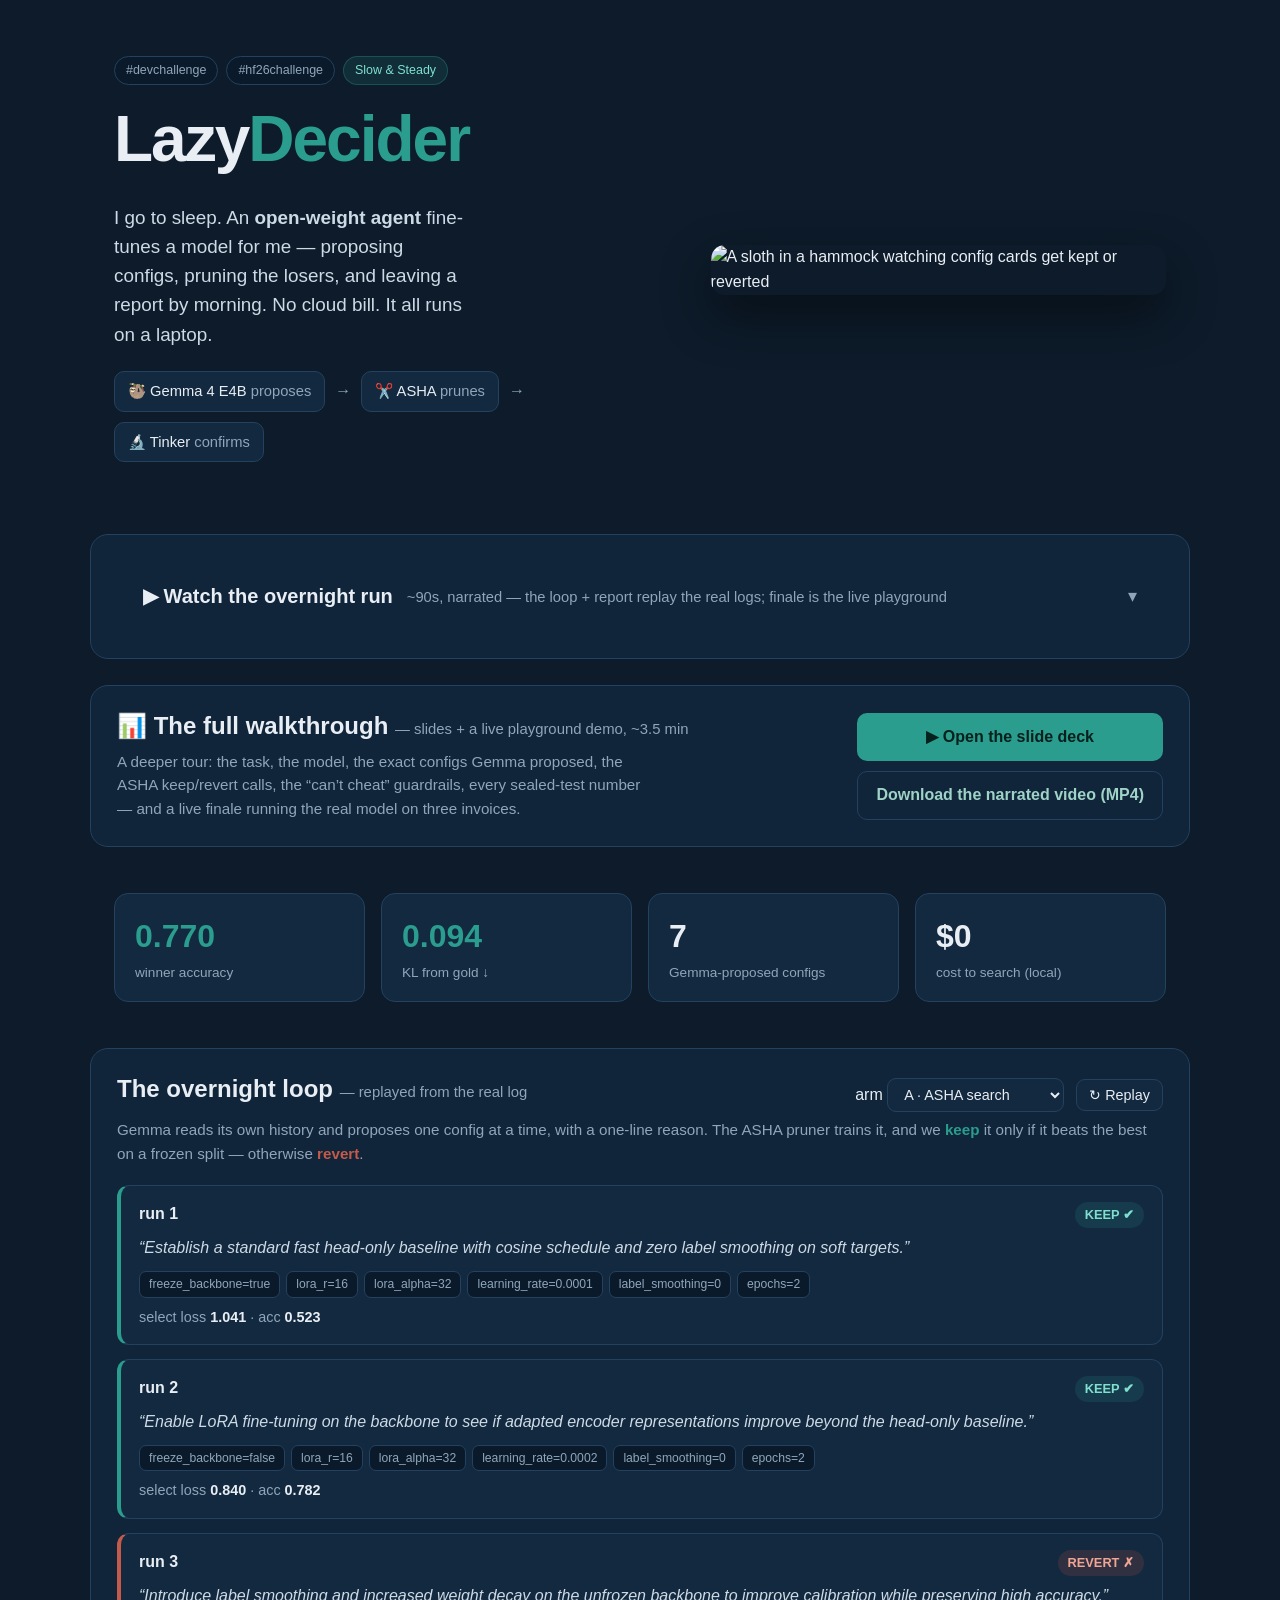
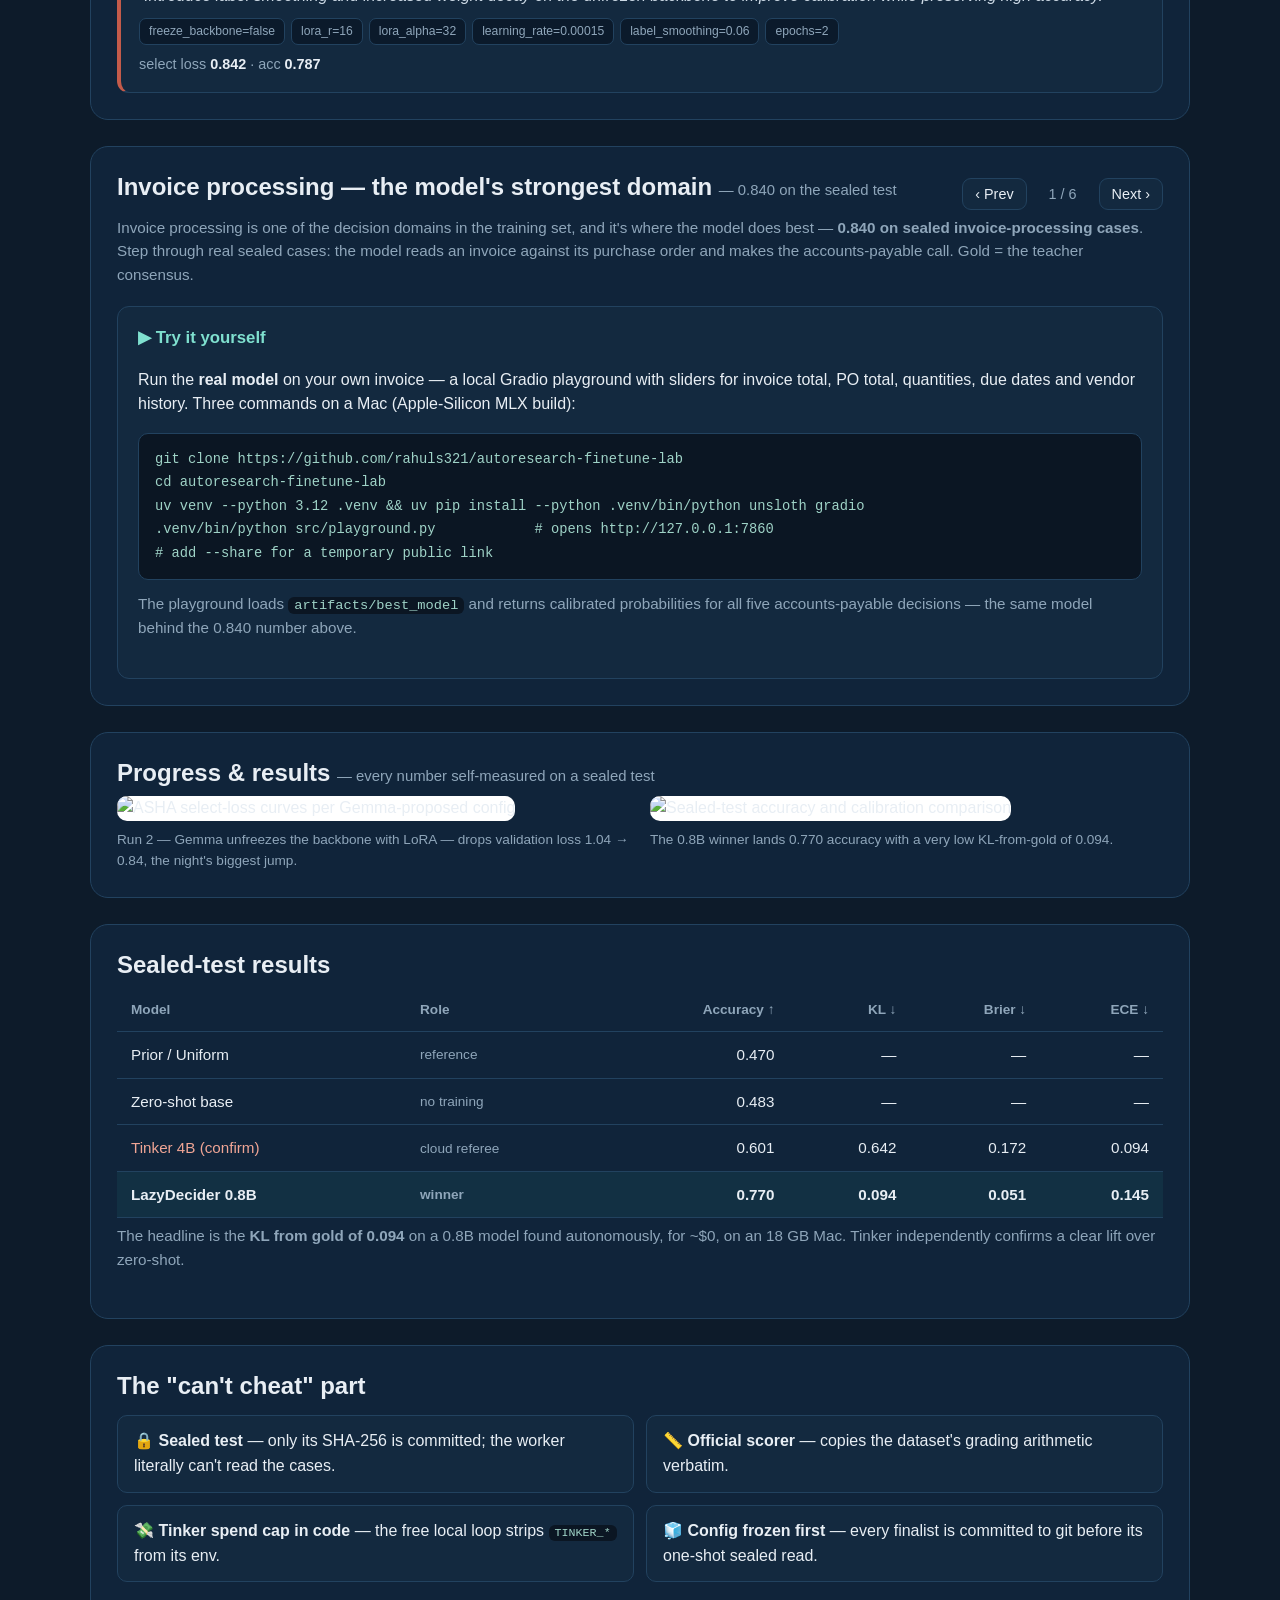
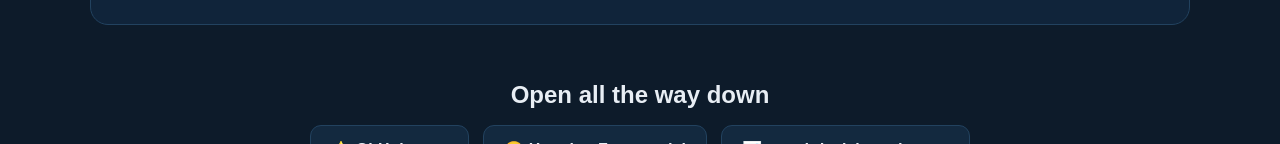
==== commit f39ef156: "feat(deck): add live playground finale to the walkthrough video Append four narrated segments (slide" ====
--- a/web/index.html
+++ b/web/index.html
@@ -54,9 +54,10 @@
   <!-- ===== Full walkthrough deck ===== -->
   <section class="panel deck-cta">
     <div class="deck-cta-text">
-      <h2>📊 The full walkthrough <span class="sub">— slides + narration, ~2.5 min</span></h2>
+      <h2>📊 The full walkthrough <span class="sub">— slides + a live playground demo, ~3.5 min</span></h2>
       <p class="hint">A deeper tour: the task, the model, the exact configs Gemma proposed, the ASHA
-        keep/revert calls, the “can’t cheat” guardrails, and every sealed-test number.</p>
+        keep/revert calls, the “can’t cheat” guardrails, every sealed-test number — and a live
+        finale running the real model on three invoices.</p>
     </div>
     <div class="deck-cta-actions">
       <a class="deck-btn" href="slides/">▶ Open the slide deck</a>
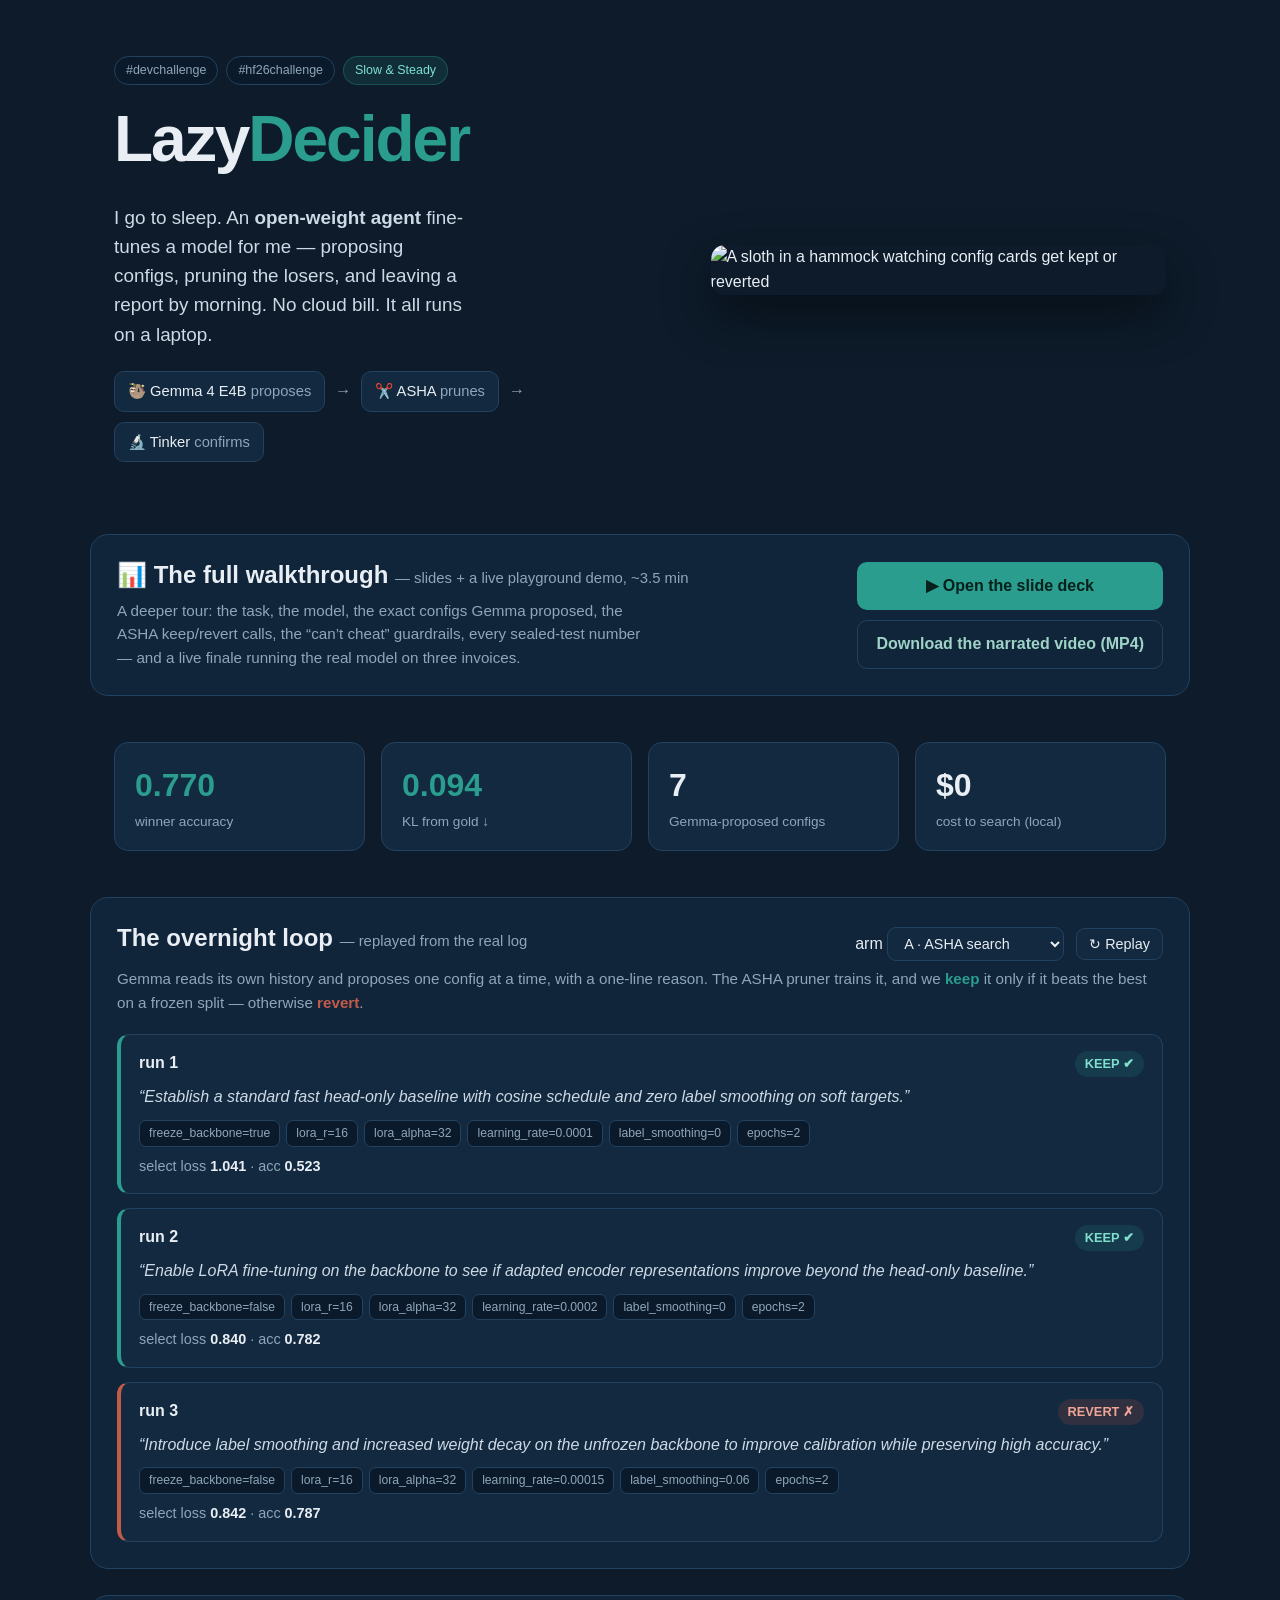
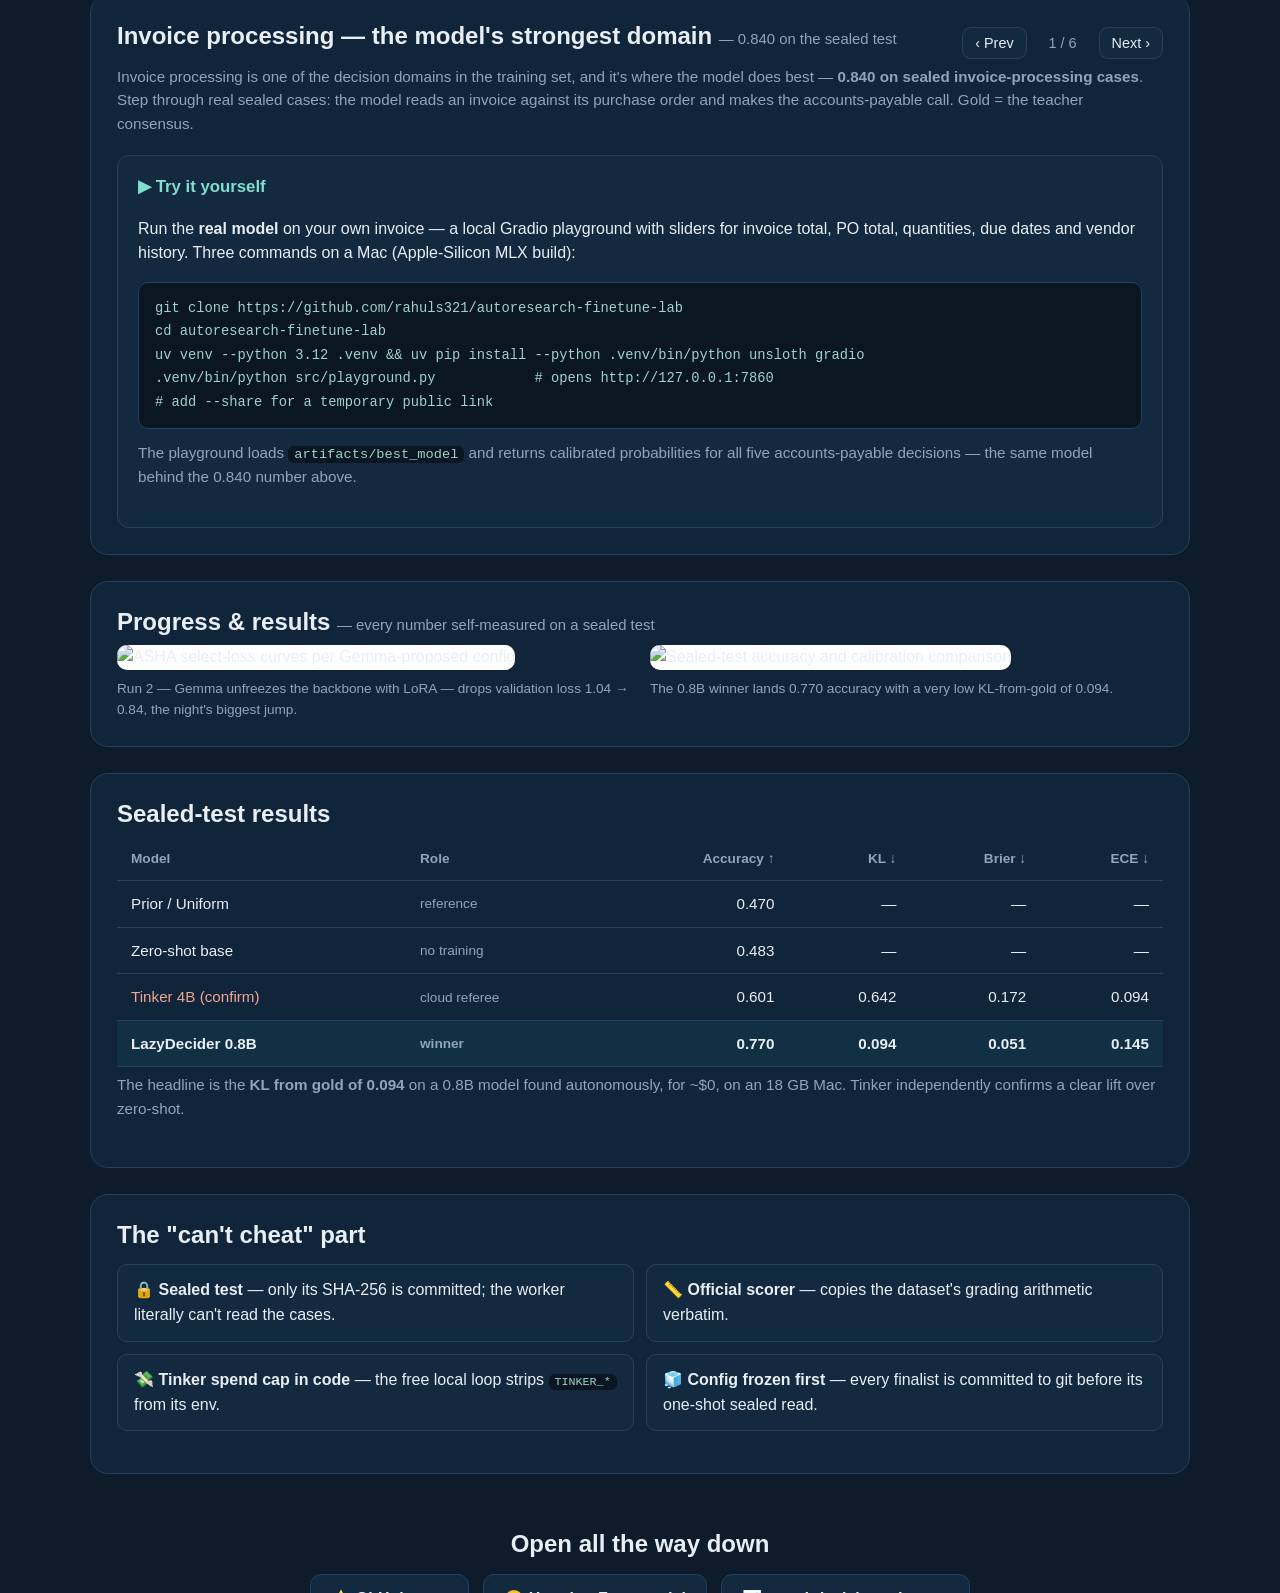
==== commit 4a6ff2c5: "refactor(ui): remove redundant 'Watch the overnight run' video section The collapsed overnight demo " ====
--- a/web/index.html
+++ b/web/index.html
@@ -34,22 +34,6 @@
       <img src="assets/lazydecider_cover.png" alt="A sloth in a hammock watching config cards get kept or reverted" />
     </div>
   </header>
-
-  <!-- ===== Demo video (collapsed by default) ===== -->
-  <section class="panel demo-video">
-    <details class="video-disclosure">
-      <summary>
-        <span class="vd-title">▶ Watch the overnight run</span>
-        <span class="vd-note">~90s, narrated — the loop + report replay the real logs; finale is the live playground</span>
-        <span class="vd-chev" aria-hidden="true">▾</span>
-      </summary>
-      <video controls preload="none" poster="assets/demo_poster.png" playsinline>
-        <source src="assets/lazydecider_demo.mp4" type="video/mp4" />
-        Your browser can't play embedded video —
-        <a href="assets/lazydecider_demo.mp4">download the demo (MP4)</a>.
-      </video>
-    </details>
-  </section>
 
   <!-- ===== Full walkthrough deck ===== -->
   <section class="panel deck-cta">
--- a/web/style.css
+++ b/web/style.css
@@ -59,26 +59,6 @@
 .stat .num { font-size: 2rem; font-weight: 800; }
 .stat .lbl { color: var(--dim); font-size: .85rem; }
 .stat.win .num { color: var(--winner); }
-
-/* ---- Demo video (collapsible) ---- */
-.demo-video { padding: 0; overflow: hidden; }
-.video-disclosure > summary {
-  list-style: none; cursor: pointer; display: flex; align-items: center; gap: 14px;
-  padding: 20px 26px; user-select: none;
-}
-.video-disclosure > summary::-webkit-details-marker { display: none; }
-.video-disclosure > summary:hover { background: rgba(42,157,143,.06); }
-.vd-title { font-size: 1.25rem; font-weight: 700; color: var(--ink); white-space: nowrap; }
-.vd-note { color: var(--dim); font-size: .92rem; flex: 1; min-width: 0; }
-.vd-chev { color: var(--dim); font-size: 1.1rem; transition: transform .2s; }
-.video-disclosure[open] > summary .vd-chev { transform: rotate(180deg); }
-.demo-video video {
-  width: 100%; border: 0; border-top: 1px solid var(--line);
-  background: #000; display: block;
-}
-.demo-video .video-disclosure[open] video { border-radius: 0 0 18px 18px; }
-.demo-video a { color: #9fd3c7; }
-@media (max-width: 680px) { .vd-note { display: none; } }
 
 /* ---- Deck CTA ---- */
 .deck-cta { display: flex; justify-content: space-between; align-items: center; gap: 24px; flex-wrap: wrap; }
